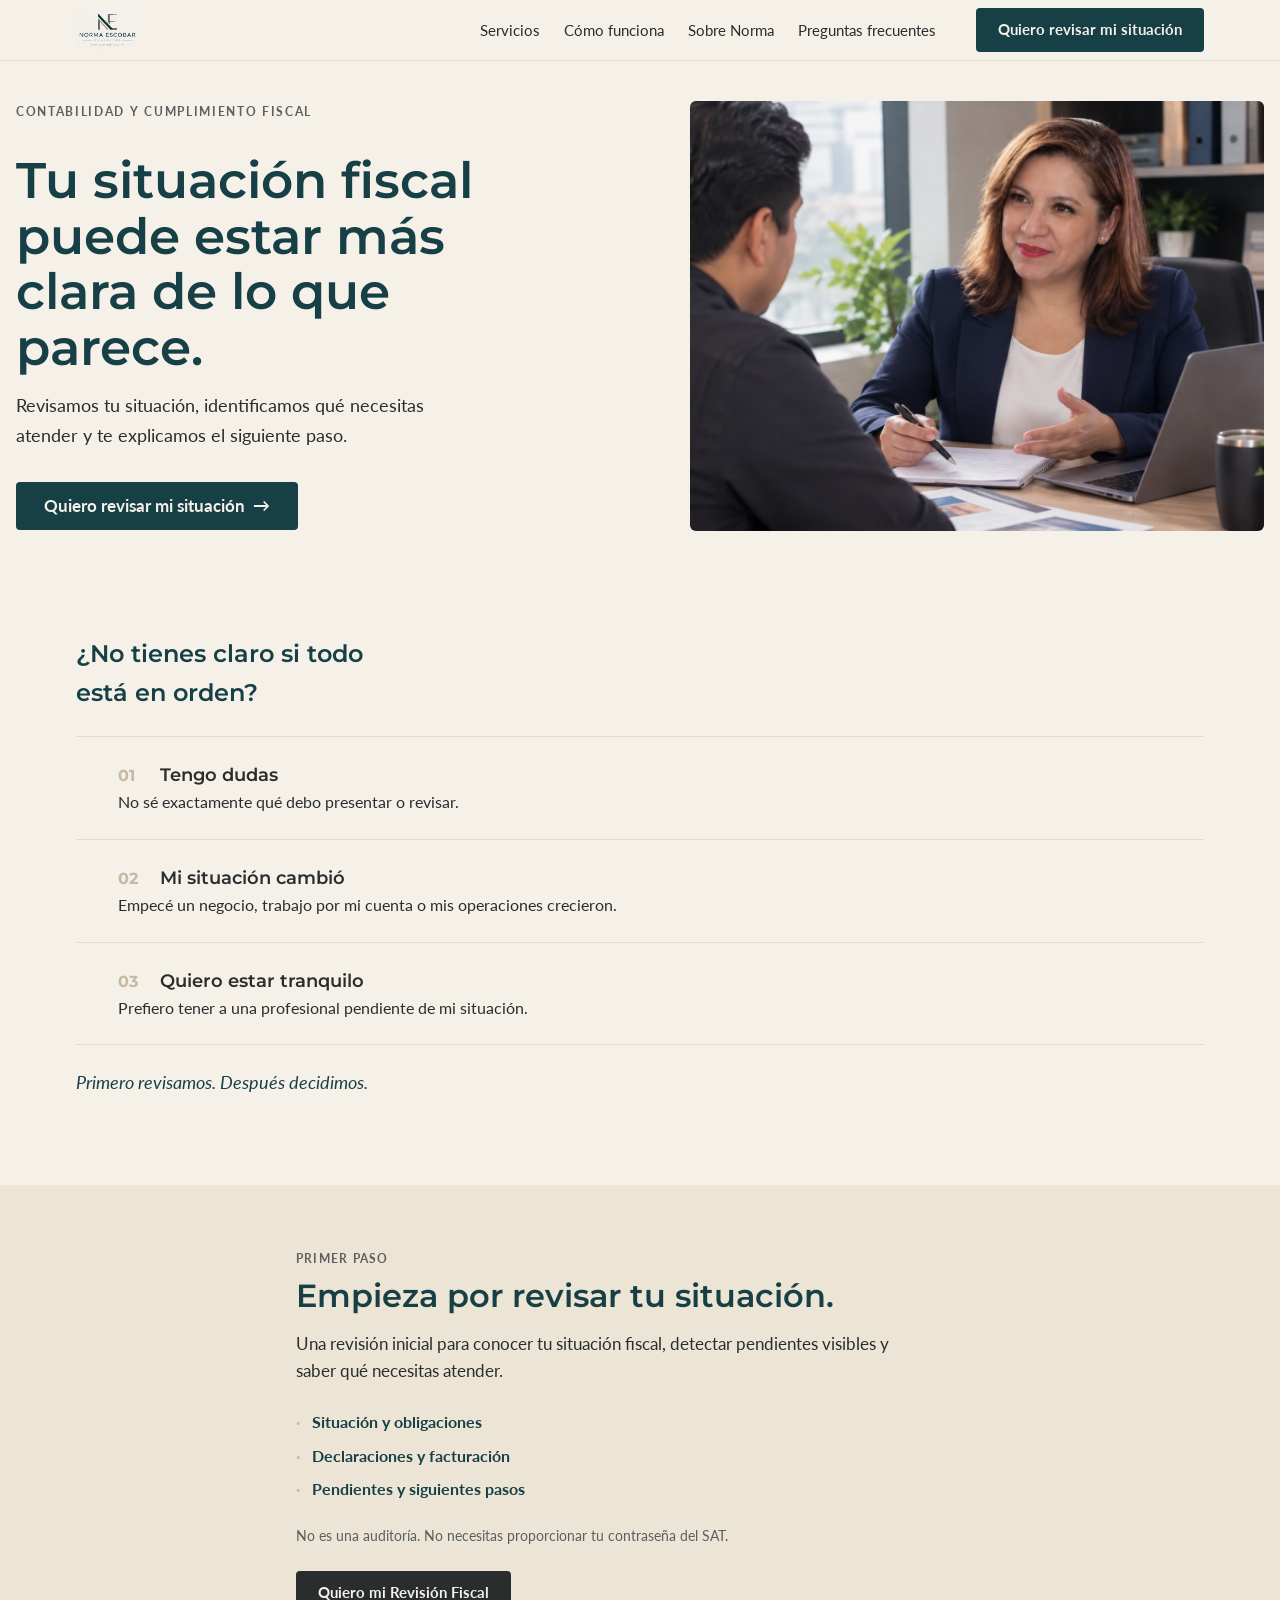
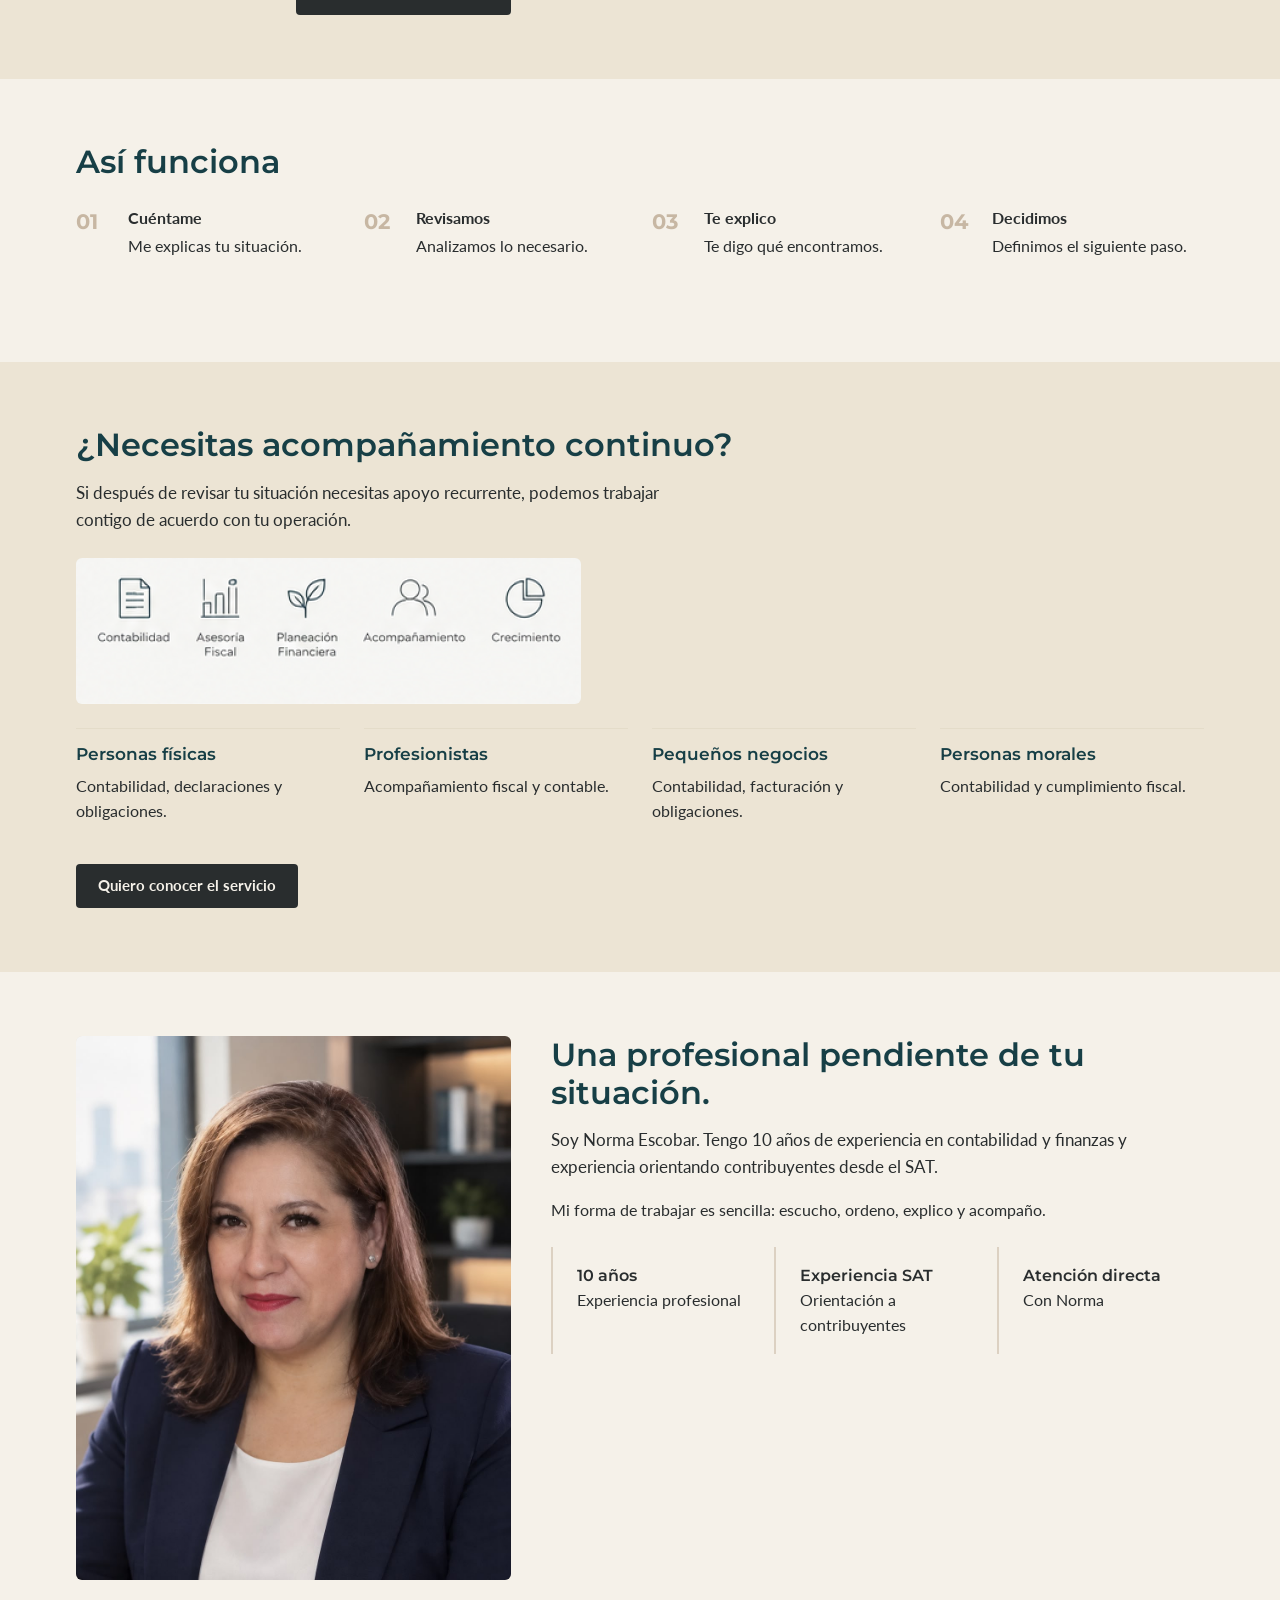
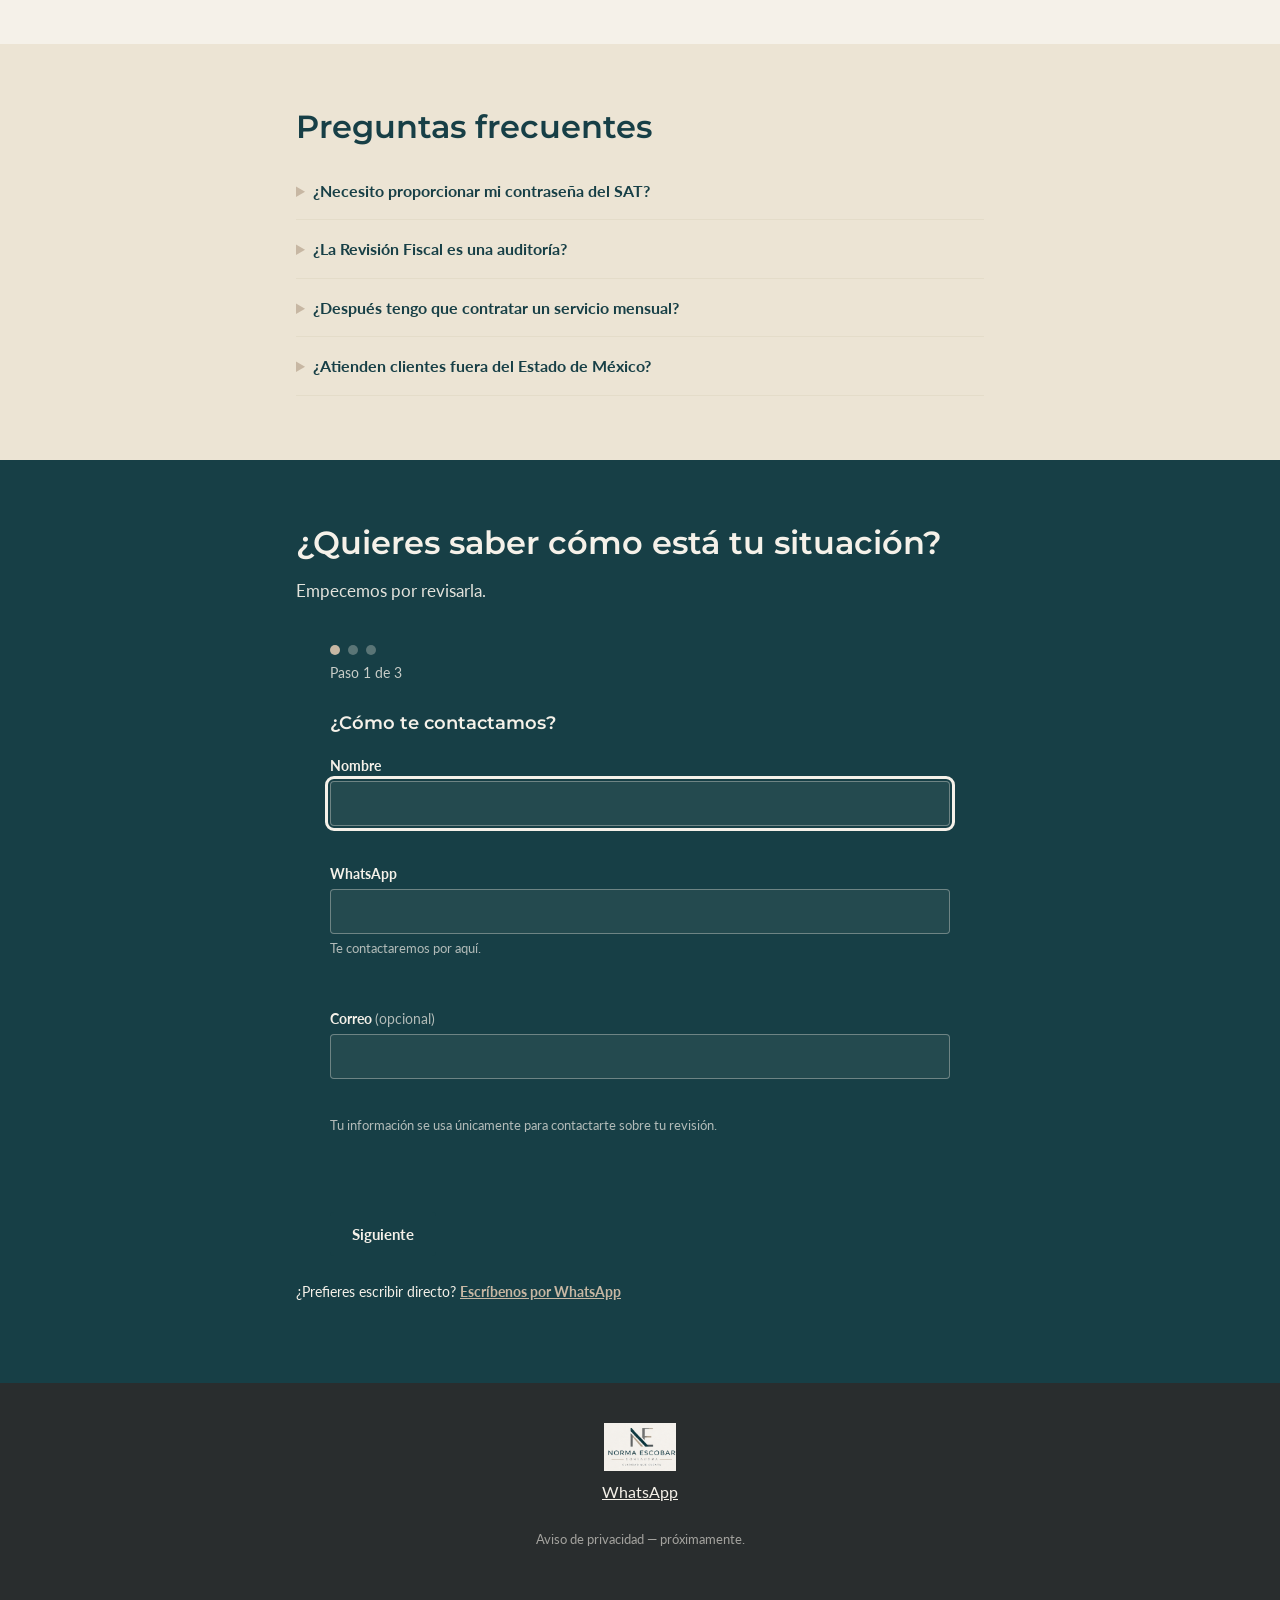
==== index.html @ 5b8ff23d "Initial commit: landing MVP + Apps Script backend Sitio estático de Norma Escobar con formulario de " ====
<!doctype html>
<html lang="es">
<head>
<meta charset="UTF-8">
<meta name="viewport" content="width=device-width, initial-scale=1">
<title>Norma Escobar — Contabilidad y cumplimiento fiscal</title>
<meta name="description" content="Revisamos tu situación, identificamos qué necesitas atender y te explicamos el siguiente paso.">
<meta property="og:title" content="Norma Escobar — Contabilidad y cumplimiento fiscal">
<meta property="og:description" content="Revisamos tu situación, identificamos qué necesitas atender y te explicamos el siguiente paso.">
<meta property="og:image" content="assets/logo.png">
<meta property="og:type" content="website">
<meta property="og:locale" content="es_MX">
<link rel="preconnect" href="https://fonts.googleapis.com">
<link rel="preconnect" href="https://fonts.gstatic.com" crossorigin>
<link rel="stylesheet" href="https://fonts.googleapis.com/css2?family=Montserrat:wght@500;600;700&family=Lato:ital,wght@0,400;0,700;1,400&display=swap">
<link rel="stylesheet" href="css/styles.css">
</head>
<body>
<a class="skip-link" href="#main">Saltar al contenido</a>

<header class="site-header" id="top">
  <div class="container header-inner">
    <a class="logo" href="#top" aria-label="Norma Escobar — Contadora — Inicio">
      <img class="logo-img" src="assets/logo.png" alt="Norma Escobar — Contadora">
    </a>

    <button class="nav-toggle" id="nav-toggle" aria-expanded="false" aria-controls="site-nav">
      <span class="sr-only">Abrir menú</span>
      <span class="nav-toggle-bar"></span>
    </button>

    <nav class="site-nav" id="site-nav" aria-label="Navegación principal">
      <a href="#servicios">Servicios</a>
      <a href="#como-funciona">Cómo funciona</a>
      <a href="#sobre-norma">Sobre Norma</a>
      <a href="#faq">Preguntas frecuentes</a>
    </nav>

    <a class="btn btn--primary btn--header" href="#diagnostico"
       data-cta-location="header" data-cta-type="principal">Quiero revisar mi situación</a>
  </div>
</header>

<main id="main">

  <!-- HERO -->
  <section class="section hero">
    <div class="container container--wide hero-inner">
      <div class="hero-text">
        <p class="hero-eyebrow">Contabilidad y cumplimiento fiscal</p>
        <h1 class="hero-title">Tu situación fiscal puede estar más clara de lo que parece.</h1>
        <p class="hero-text-line">Revisamos tu situación, identificamos qué necesitas atender y te explicamos el siguiente paso.</p>
        <div class="hero-cta-row">
          <a class="btn btn--primary btn--large" href="#diagnostico"
             data-cta-location="hero" data-cta-type="principal">Quiero revisar mi situación <span aria-hidden="true">→</span></a>
        </div>
      </div>
      <div class="hero-visual">
        <div class="hero-visual-frame">
          <img class="hero-photo" src="assets/hero-editorial.png" alt="Norma Escobar revisando una situación fiscal con un cliente">
        </div>
      </div>
    </div>
  </section>

  <!-- PROBLEMA / RECONOCIMIENTO -->
  <section class="section" id="problema">
    <div class="container">
      <p class="situation-intro">¿No tienes claro si todo está en orden?</p>
      <div class="situation-list">
        <div class="situation-item">
          <p class="situation-item-title"><span class="situation-index">01</span> Tengo dudas</p>
          <p>No sé exactamente qué debo presentar o revisar.</p>
        </div>
        <div class="situation-item">
          <p class="situation-item-title"><span class="situation-index">02</span> Mi situación cambió</p>
          <p>Empecé un negocio, trabajo por mi cuenta o mis operaciones crecieron.</p>
        </div>
        <div class="situation-item">
          <p class="situation-item-title"><span class="situation-index">03</span> Quiero estar tranquilo</p>
          <p>Prefiero tener a una profesional pendiente de mi situación.</p>
        </div>
      </div>
      <p class="section-closing">Primero revisamos. Después decidimos.</p>
    </div>
  </section>

  <!-- REVISIÓN FISCAL -->
  <section class="section section--muted" id="revision-fiscal">
    <div class="container container--narrow">
      <p class="eyebrow">Primer paso</p>
      <h2 class="section-title">Empieza por revisar tu situación.</h2>
      <p class="section-lead">Una revisión inicial para conocer tu situación fiscal, detectar pendientes visibles y saber qué necesitas atender.</p>

      <ul class="check-list">
        <li>Situación y obligaciones</li>
        <li>Declaraciones y facturación</li>
        <li>Pendientes y siguientes pasos</li>
      </ul>

      <p class="privacy-note">No es una auditoría. No necesitas proporcionar tu contraseña del SAT.</p>

      <a class="btn btn--secondary" href="#diagnostico" data-cta-location="revision_fiscal" data-cta-type="revision_fiscal">Quiero mi Revisión Fiscal</a>
    </div>
  </section>

  <!-- CÓMO FUNCIONA -->
  <section class="section" id="como-funciona">
    <div class="container">
      <h2 class="section-title">Así funciona</h2>
      <ol class="steps">
        <li class="step">
          <span class="step-number">01</span>
          <div>
            <p class="step-title">Cuéntame</p>
            <p>Me explicas tu situación.</p>
          </div>
        </li>
        <li class="step">
          <span class="step-number">02</span>
          <div>
            <p class="step-title">Revisamos</p>
            <p>Analizamos lo necesario.</p>
          </div>
        </li>
        <li class="step">
          <span class="step-number">03</span>
          <div>
            <p class="step-title">Te explico</p>
            <p>Te digo qué encontramos.</p>
          </div>
        </li>
        <li class="step">
          <span class="step-number">04</span>
          <div>
            <p class="step-title">Decidimos</p>
            <p>Definimos el siguiente paso.</p>
          </div>
        </li>
      </ol>
    </div>
  </section>

  <!-- SERVICIOS -->
  <section class="section section--muted" id="servicios">
    <div class="container">
      <h2 class="section-title">¿Necesitas acompañamiento continuo?</h2>
      <p class="section-lead">Si después de revisar tu situación necesitas apoyo recurrente, podemos trabajar contigo de acuerdo con tu operación.</p>
      <img class="services-icons" src="assets/iconografia.png" alt="Áreas de servicio: contabilidad, asesoría fiscal, planeación financiera, acompañamiento y crecimiento">
      <div class="card-grid card-grid--4">
        <div class="card">
          <h3 class="card-title">Personas físicas</h3>
          <p>Contabilidad, declaraciones y obligaciones.</p>
        </div>
        <div class="card">
          <h3 class="card-title">Profesionistas</h3>
          <p>Acompañamiento fiscal y contable.</p>
        </div>
        <div class="card">
          <h3 class="card-title">Pequeños negocios</h3>
          <p>Contabilidad, facturación y obligaciones.</p>
        </div>
        <div class="card">
          <h3 class="card-title">Personas morales</h3>
          <p>Contabilidad y cumplimiento fiscal.</p>
        </div>
      </div>
      <a class="btn btn--secondary" href="#diagnostico" data-cta-location="servicios" data-cta-type="servicios">Quiero conocer el servicio</a>
    </div>
  </section>

  <!-- CREDIBILIDAD + SOBRE NORMA (sección fusionada) -->
  <section class="section" id="sobre-norma">
    <div class="container about-inner">
      <div class="about-photo-frame">
        <img class="about-photo" src="assets/norma.jpg" alt="Norma Escobar">
      </div>
      <div class="about-text">
        <h2 class="section-title">Una profesional pendiente de tu situación.</h2>
        <p class="section-lead">Soy Norma Escobar. Tengo 10 años de experiencia en contabilidad y finanzas y experiencia orientando contribuyentes desde el SAT.</p>
        <p>Mi forma de trabajar es sencilla: escucho, ordeno, explico y acompaño.</p>

        <div class="fact-list">
          <div class="fact-item">
            <p class="fact-title">10 años</p>
            <p>Experiencia profesional</p>
          </div>
          <div class="fact-item">
            <p class="fact-title">Experiencia SAT</p>
            <p>Orientación a contribuyentes</p>
          </div>
          <div class="fact-item">
            <p class="fact-title">Atención directa</p>
            <p>Con Norma</p>
          </div>
        </div>
      </div>
    </div>
  </section>

  <!-- FAQ -->
  <section class="section section--muted" id="faq">
    <div class="container container--narrow">
      <h2 class="section-title">Preguntas frecuentes</h2>

      <details class="faq-item">
        <summary>¿Necesito proporcionar mi contraseña del SAT?</summary>
        <p>No. La Revisión Fiscal no requiere contraseñas ni accesos al SAT.</p>
      </details>
      <details class="faq-item">
        <summary>¿La Revisión Fiscal es una auditoría?</summary>
        <p>No. Es una revisión inicial de tu situación, no una auditoría.</p>
      </details>
      <details class="faq-item">
        <summary>¿Después tengo que contratar un servicio mensual?</summary>
        <p>No. Cualquier trabajo posterior se cotiza aparte, sin obligación.</p>
      </details>
      <details class="faq-item">
        <summary>¿Atienden clientes fuera del Estado de México?</summary>
        <p>Sí. La atención es remota en todo México.</p>
      </details>
    </div>
  </section>

  <!-- CTA FINAL + DIAGNÓSTICO (sección unificada, ver README: decisión técnica) -->
  <section class="section section--dark" id="diagnostico" aria-labelledby="diagnostico-title">
    <div class="container container--narrow">
      <h2 class="section-title section-title--inverted" id="diagnostico-title">¿Quieres saber cómo está tu situación?</h2>
      <p class="section-lead section-lead--inverted">Empecemos por revisarla.</p>

      <form id="diagnostico-form" class="diagnostico-form" novalidate>

        <div class="form-progress" aria-hidden="true">
          <span class="progress-dot is-active" data-step-indicator="1"></span>
          <span class="progress-dot" data-step-indicator="2"></span>
          <span class="progress-dot" data-step-indicator="3"></span>
        </div>
        <p class="form-progress-text" id="progress-text">Paso 1 de 3</p>

        <div class="form-step" data-step="1">
          <fieldset>
            <legend>¿Cómo te contactamos?</legend>

            <div class="field">
              <label for="nombre">Nombre</label>
              <input type="text" id="nombre" name="nombre" required maxlength="80" aria-describedby="error-nombre">
              <p class="field-error" id="error-nombre" aria-live="polite"></p>
            </div>

            <div class="field">
              <label for="whatsapp">WhatsApp</label>
              <input type="tel" id="whatsapp" name="whatsapp" required inputmode="tel" autocomplete="tel" aria-describedby="help-whatsapp error-whatsapp">
              <p class="field-help" id="help-whatsapp">Te contactaremos por aquí.</p>
              <p class="field-error" id="error-whatsapp" aria-live="polite"></p>
            </div>

            <div class="field">
              <label for="correo">Correo <span class="field-optional">(opcional)</span></label>
              <input type="email" id="correo" name="correo" inputmode="email" autocomplete="email" aria-describedby="error-correo">
              <p class="field-error" id="error-correo" aria-live="polite"></p>
            </div>

            <p class="field-privacy">Tu información se usa únicamente para contactarte sobre tu revisión.</p>
          </fieldset>
        </div>

        <div class="form-step" data-step="2" hidden>
          <fieldset>
            <legend>¿Qué describe mejor tu situación?</legend>

            <div class="radio-group">
              <label class="radio-option"><input type="radio" name="situacion" value="PF" required> Soy persona física</label>
              <label class="radio-option"><input type="radio" name="situacion" value="PROFESIONISTA"> Soy profesionista / trabajo por mi cuenta</label>
              <label class="radio-option"><input type="radio" name="situacion" value="NEGOCIO"> Tengo un negocio</label>
              <label class="radio-option"><input type="radio" name="situacion" value="MORAL"> Tengo una persona moral</label>
              <label class="radio-option"><input type="radio" name="situacion" value="NO_SEGURO"> No estoy seguro</label>
            </div>
            <p class="field-error" id="error-situacion" aria-live="polite"></p>
          </fieldset>
        </div>

        <div class="form-step" data-step="3" hidden>
          <fieldset>
            <legend>¿Qué necesitas?</legend>

            <div class="radio-group">
              <label class="radio-option"><input type="radio" name="motivo" value="REVISAR" required> Quiero revisar mi situación fiscal</label>
              <label class="radio-option"><input type="radio" name="motivo" value="CONTABILIDAD"> Necesito llevar mi contabilidad</label>
              <label class="radio-option"><input type="radio" name="motivo" value="PENDIENTE"> Tengo una situación pendiente</label>
              <label class="radio-option"><input type="radio" name="motivo" value="FACTURACION"> Necesito ayuda con facturación</label>
              <label class="radio-option"><input type="radio" name="motivo" value="HABLAR"> Quiero hablar con Norma</label>
              <label class="radio-option"><input type="radio" name="motivo" value="OTRO"> Otro</label>
            </div>
            <p class="field-error" id="error-motivo" aria-live="polite"></p>

            <div class="field">
              <label for="detalle">Cuéntame brevemente qué necesitas <span class="field-optional">(opcional)</span></label>
              <textarea id="detalle" name="detalle" maxlength="280"></textarea>
            </div>
          </fieldset>
        </div>

        <p class="form-status" id="form-status" role="status" aria-live="polite"></p>

        <div class="form-actions">
          <button type="button" class="btn btn--ghost" id="btn-atras" hidden>Atrás</button>
          <button type="button" class="btn btn--primary" id="btn-siguiente">Siguiente</button>
          <button type="submit" class="btn btn--primary" id="btn-enviar" hidden>Quiero revisar mi situación</button>
        </div>
      </form>

      <p class="form-alt-contact form-alt-contact--inverted">
        ¿Prefieres escribir directo?
        <a href="#" id="whatsapp-form-link" data-cta-location="formulario" data-whatsapp-link>Escríbenos por WhatsApp</a>
      </p>
    </div>
  </section>

</main>

<footer class="site-footer">
  <div class="container footer-inner">
    <div class="footer-brand">
      <img class="logo-img logo-img--footer" src="assets/logo.png" alt="Norma Escobar — Contadora">
    </div>
    <p class="footer-contact">
      <a href="#" id="whatsapp-footer-link" data-cta-location="footer" data-whatsapp-link>WhatsApp</a>
    </p>
    <p class="footer-legal">Aviso de privacidad — próximamente.</p>
  </div>
</footer>

<script src="js/config.js"></script>
<script src="js/analytics.js"></script>
<script src="js/form.js"></script>
<script src="js/main.js"></script>
</body>
</html>
---- css/styles.css ----
/* ==========================================================================
   Norma Escobar — estilos de la landing
   Dirección visual: Brandbook aprobado — "Claridad que cuenta"
   Tipografías: Montserrat (títulos) + Lato (lectura/cuerpo/UI)
   Paleta: Petrol / Graphite / Sand / Ivory / White
   ========================================================================== */

:root {
  --color-petrol: #173F46;
  --color-petrol-dark: #0F2B30;
  --color-graphite: #292D2E;
  --color-graphite-dark: #1B1D1E;
  --color-sand: #C7B7A3;
  --color-sand-line: rgba(199, 183, 163, .55);
  --color-ivory: #F5F1E9;
  --color-ivory-soft: #ECE4D4;
  --color-white: #FFFFFF;
  --color-texto-muted: #5B5F5E;
  --color-borde: #E4DCC9;
  --color-error: #B3261E;

  --font-titulo: "Montserrat", "Helvetica Neue", Arial, sans-serif;
  --font-cuerpo: "Lato", -apple-system, BlinkMacSystemFont, sans-serif;

  --container-width: 1160px;
  --container-wide: 1320px;
  --container-narrow: 720px;

  --radius: 4px;
  --space-1: 8px;
  --space-2: 16px;
  --space-3: 24px;
  --space-4: 40px;
  --space-5: 64px;
  --space-6: 96px;
}

/* ---------- Reset básico ---------- */
*, *::before, *::after { box-sizing: border-box; }
html { scroll-behavior: smooth; }

/* El atributo [hidden] debe ganar siempre, incluso sobre reglas de
   componente (ej. .btn) que declaran su propio "display". */
[hidden] { display: none !important; }
body {
  margin: 0;
  background: var(--color-ivory);
  color: var(--color-graphite);
  font-family: var(--font-cuerpo);
  font-size: 16px;
  line-height: 1.6;
  -webkit-font-smoothing: antialiased;
}
img, svg { max-width: 100%; display: block; }
ul, ol { margin: 0; padding: 0; list-style: none; }
p { margin: 0 0 var(--space-2); }
a { color: inherit; }
button { font-family: inherit; }

h1, h2, h3 {
  font-family: var(--font-titulo);
  font-weight: 600;
  color: var(--color-petrol);
  margin: 0 0 var(--space-2);
  line-height: 1.18;
}

.sr-only {
  position: absolute;
  width: 1px; height: 1px;
  padding: 0; margin: -1px;
  overflow: hidden;
  clip: rect(0,0,0,0);
  white-space: nowrap;
  border: 0;
}

.skip-link {
  position: absolute;
  left: -9999px;
  top: 0;
  background: var(--color-petrol);
  color: var(--color-ivory);
  padding: var(--space-1) var(--space-2);
  z-index: 1000;
}
.skip-link:focus {
  left: var(--space-2);
  top: var(--space-2);
}

:focus-visible {
  outline: 3px solid var(--color-petrol);
  outline-offset: 2px;
}
.section--dark :focus-visible {
  outline-color: var(--color-ivory);
}

/* ---------- Layout ---------- */
.container {
  width: 100%;
  max-width: var(--container-width);
  margin: 0 auto;
  padding: 0 var(--space-2);
}
.container--narrow { max-width: var(--container-narrow); }
.container--wide { max-width: var(--container-wide); }

.section {
  padding: var(--space-5) 0;
}
.section--muted { background: var(--color-ivory-soft); }
.section--dark {
  background: var(--color-petrol);
  color: var(--color-ivory);
}
.section-title {
  font-size: 1.75rem;
}
.section-title--inverted { color: var(--color-ivory); }
.section-lead {
  font-size: 1.05rem;
  color: var(--color-graphite);
  max-width: 620px;
}
.section-lead--inverted { color: var(--color-ivory); opacity: .92; }
.section-closing {
  font-family: var(--font-cuerpo);
  font-style: italic;
  color: var(--color-petrol);
  font-size: 1.1rem;
  margin: var(--space-3) 0;
}
.eyebrow {
  font-family: var(--font-cuerpo);
  font-size: .78rem;
  font-weight: 700;
  letter-spacing: .1em;
  text-transform: uppercase;
  color: var(--color-texto-muted);
  margin-bottom: var(--space-1);
}
/* ---------- Header ---------- */
.site-header {
  position: sticky;
  top: 0;
  z-index: 100;
  background: rgba(245, 241, 233, .95);
  backdrop-filter: blur(6px);
  border-bottom: 1px solid var(--color-borde);
}
.header-inner {
  display: flex;
  align-items: center;
  gap: var(--space-3);
  padding-top: var(--space-1);
  padding-bottom: var(--space-1);
}
.logo {
  display: flex;
  align-items: center;
  text-decoration: none;
}
/* Logo real aprobado (assets/logo.png) — no se recorta ni se altera,
   solo se limita su altura visible; el ancho escala proporcionalmente. */
.logo-img {
  height: 40px;
  width: auto;
}
.logo-img--footer { height: 48px; }

.site-nav {
  display: none;
  gap: var(--space-3);
  margin-left: auto;
  font-size: .95rem;
}
.site-nav a { text-decoration: none; color: var(--color-graphite); }
.site-nav a:hover { color: var(--color-petrol); }

.nav-toggle {
  margin-left: auto;
  background: none;
  border: none;
  padding: var(--space-1);
  cursor: pointer;
}
.nav-toggle-bar,
.nav-toggle-bar::before,
.nav-toggle-bar::after {
  display: block;
  width: 22px;
  height: 2px;
  background: var(--color-petrol);
  position: relative;
}
.nav-toggle-bar::before { content: ""; position: absolute; top: -6px; width: 22px; height: 2px; background: var(--color-petrol); }
.nav-toggle-bar::after { content: ""; position: absolute; top: 6px; width: 22px; height: 2px; background: var(--color-petrol); }

.btn--header { margin-left: var(--space-2); }

/* ---------- Botones ---------- */
.btn {
  display: inline-block;
  font-family: var(--font-cuerpo);
  font-weight: 700;
  font-size: .95rem;
  text-decoration: none;
  border: none;
  border-radius: var(--radius);
  padding: 12px 22px;
  cursor: pointer;
  min-height: 44px;
  line-height: 1.2;
}
.btn--primary {
  background: var(--color-petrol);
  color: var(--color-ivory);
}
.btn--primary:hover { background: var(--color-petrol-dark); }
.btn--secondary {
  background: var(--color-graphite);
  color: var(--color-ivory);
}
.btn--secondary:hover { background: var(--color-graphite-dark); }
.btn--ghost {
  background: transparent;
  color: var(--color-petrol);
  border: 1px solid var(--color-borde);
}
.btn--large { font-size: 1.05rem; padding: 14px 28px; }
.btn:disabled { opacity: .6; cursor: not-allowed; }

/* ---------- Hero ---------- */
.hero {
  padding-top: var(--space-4);
  padding-bottom: var(--space-4);
  overflow: hidden;
}
.hero-inner {
  display: grid;
  gap: var(--space-4);
  align-items: center;
}
.hero-text {
  display: flex;
  flex-direction: column;
  gap: var(--space-2);
  position: relative;
}
.hero-eyebrow {
  font-family: var(--font-cuerpo);
  font-size: .75rem;
  font-weight: 700;
  letter-spacing: .14em;
  text-transform: uppercase;
  color: var(--color-texto-muted);
}
.hero-title {
  font-size: 2rem;
  line-height: 1.12;
  max-width: 16ch;
  margin-bottom: 0;
}
.hero-text-line {
  font-size: 1.05rem;
  color: var(--color-graphite);
  max-width: 44ch;
  margin: 0;
}
.hero-cta-row { margin-top: var(--space-2); }
.hero-cta-row .btn { display: inline-flex; align-items: center; gap: 8px; }

.hero-text::before {
  content: "";
  position: absolute;
  left: -24px;
  top: 6px;
  bottom: 24px;
  width: 2px;
  background: var(--color-sand);
}

.hero-visual-frame {
  position: relative;
  aspect-ratio: 4 / 3;
  border-radius: 6px;
  overflow: hidden;
  background: var(--color-ivory-soft);
}
.hero-photo {
  width: 100%;
  height: 100%;
  object-fit: cover;
  object-position: center 30%;
  display: block;
}

/* ---------- Iconografía de servicios (Brandbook, sin modificar) ---------- */
.services-icons {
  /* 505px = ancho nativo del PNG recortado; no agrandar más allá de eso
     para no perder definición (evitar upscaling). */
  max-width: 505px;
  width: 100%;
  margin: var(--space-3) 0;
  border-radius: 6px;
}

/* ---------- Tarjetas (uso reservado a bloques con título + descripción) ---------- */
.card-grid {
  display: grid;
  gap: var(--space-3);
  margin: var(--space-3) 0;
}
.card-grid--4 { grid-template-columns: repeat(1, 1fr); }
.card-grid--3 { grid-template-columns: repeat(1, 1fr); }

.card {
  padding-top: var(--space-2);
  border-top: 1px solid var(--color-borde);
}
.card-title { font-size: 1.05rem; margin-bottom: var(--space-1); }

/* ---------- Sección "Problema" — lista editorial, no tarjetas ---------- */
.situation-intro {
  font-family: var(--font-titulo);
  font-weight: 600;
  font-size: 1.5rem;
  color: var(--color-petrol);
  max-width: 20ch;
  margin-bottom: var(--space-3);
}
.situation-list { display: block; }
.situation-item {
  padding: var(--space-3) 0;
  border-bottom: 1px solid var(--color-borde);
  margin: 0;
}
.situation-item:first-child { border-top: 1px solid var(--color-borde); }
.situation-item-title {
  display: flex;
  align-items: baseline;
  gap: var(--space-2);
  font-family: var(--font-titulo);
  font-weight: 600;
  font-size: 1.1rem;
  color: var(--color-petrol);
  margin: 0 0 4px;
}
.situation-index {
  font-family: var(--font-titulo);
  font-weight: 700;
  color: var(--color-sand);
  font-size: 1rem;
  min-width: 26px;
}
.situation-item p {
  margin: 0;
  padding-left: 42px;
  color: var(--color-graphite);
}
/* ---------- Sección "Diferenciadores" — lista tipográfica, no cajas ---------- */
.fact-list { display: grid; gap: var(--space-2); margin: var(--space-3) 0; }
.fact-item {
  padding: var(--space-2) 0 var(--space-2) var(--space-3);
  border-left: 2px solid var(--color-sand-line);
  margin: 0;
}
.fact-title {
  font-family: var(--font-titulo);
  font-weight: 600;
  font-size: 1.02rem;
  color: var(--color-petrol);
  margin: 0 0 4px;
}
.fact-item p { margin: 0; font-size: .98rem; color: var(--color-graphite); }

/* ---------- Pasos "Cómo funciona" ---------- */
.steps {
  display: grid;
  gap: var(--space-3);
  margin: var(--space-3) 0;
}
.step {
  display: flex;
  align-items: flex-start;
  gap: var(--space-2);
}
.step-number {
  font-family: var(--font-titulo);
  font-weight: 700;
  font-size: 1.3rem;
  color: var(--color-sand);
  min-width: 36px;
}
.step-title { font-weight: 700; margin: 0 0 2px; }

/* ---------- Revisión Fiscal ---------- */
.check-list {
  display: grid;
  gap: var(--space-1);
  margin: var(--space-3) 0;
}
.check-list li {
  padding-left: var(--space-2);
  position: relative;
  font-weight: 700;
  color: var(--color-petrol);
}
.check-list li::before { content: "·"; position: absolute; left: 0; color: var(--color-sand); }

.privacy-note {
  font-size: .85rem;
  color: var(--color-texto-muted);
  margin-bottom: var(--space-3);
}

/* ---------- Sobre Norma ---------- */
.about-inner {
  display: grid;
  gap: var(--space-4);
  align-items: start;
}
.about-photo-frame {
  aspect-ratio: 4 / 5;
  border-radius: 6px;
  overflow: hidden;
  background: var(--color-ivory-soft);
}
.about-photo {
  width: 100%;
  height: 100%;
  object-fit: cover;
  object-position: top center;
}
.about-text .section-title { margin-bottom: var(--space-2); }

/* ---------- FAQ ---------- */
.faq-item {
  border-bottom: 1px solid var(--color-borde);
  padding: var(--space-2) 0;
}
.faq-item summary {
  font-weight: 700;
  cursor: pointer;
  color: var(--color-petrol);
  font-size: 1rem;
}
.faq-item summary::marker { color: var(--color-sand); }
.faq-item p { margin-top: var(--space-1); color: var(--color-graphite); }

/* ---------- Diagnóstico ---------- */
.diagnostico-form { margin-top: var(--space-4); }

.form-progress {
  display: flex;
  gap: var(--space-1);
  margin-bottom: var(--space-1);
}
.progress-dot {
  width: 10px; height: 10px;
  border-radius: 50%;
  background: rgba(245,241,233,.3);
}
.progress-dot.is-active { background: var(--color-sand); }
.form-progress-text {
  font-size: .85rem;
  color: var(--color-ivory);
  opacity: .8;
  margin-bottom: var(--space-3);
}

fieldset { border: none; padding: 0; margin: 0 0 var(--space-3); }
legend {
  font-family: var(--font-titulo);
  font-weight: 600;
  font-size: 1.15rem;
  color: var(--color-ivory);
  padding: 0;
  margin-bottom: var(--space-2);
}

.field { margin-bottom: var(--space-2); }
.field label {
  display: block;
  font-size: .9rem;
  font-weight: 700;
  color: var(--color-ivory);
  margin-bottom: 4px;
}
.field-optional { font-weight: 400; opacity: .7; }
.field input,
.field textarea {
  width: 100%;
  padding: 12px 14px;
  border: 1px solid rgba(245,241,233,.35);
  border-radius: var(--radius);
  background: rgba(245,241,233,.06);
  color: var(--color-ivory);
  font-family: var(--font-cuerpo);
  font-size: 1rem;
  min-height: 44px;
}
.field textarea { min-height: 72px; resize: vertical; }
.field input::placeholder,
.field textarea::placeholder { color: rgba(245,241,233,.5); }
.field-help { font-size: .8rem; color: rgba(245,241,233,.7); margin-top: 4px; }
.field-error {
  font-size: .85rem;
  color: #E7B7A0;
  margin-top: 4px;
  min-height: 1.2em;
}
.field-privacy {
  font-size: .8rem;
  color: rgba(245,241,233,.7);
  margin-top: var(--space-1);
}

.radio-group { display: grid; gap: var(--space-1); margin-bottom: var(--space-1); }
.radio-option {
  display: flex;
  align-items: flex-start;
  gap: var(--space-1);
  font-size: .95rem;
  color: var(--color-ivory);
  cursor: pointer;
}
.radio-option input { margin-top: 4px; width: 18px; height: 18px; flex-shrink: 0; accent-color: var(--color-sand); }

.form-status {
  min-height: 1.4em;
  color: #E7B7A0;
  font-size: .9rem;
}

.form-actions {
  display: flex;
  flex-wrap: wrap;
  gap: var(--space-2);
  margin-top: var(--space-2);
}

.form-alt-contact { margin-top: var(--space-3); font-size: .9rem; }
.form-alt-contact a { color: var(--color-sand); font-weight: 700; }
.form-alt-contact--inverted { color: var(--color-ivory); }
.form-alt-contact--inverted a { color: var(--color-sand); }

/* ---------- Página de gracias ---------- */
.section--gracias { padding-top: var(--space-6); text-align: center; }
.gracias-content { display: flex; flex-direction: column; align-items: center; }
.gracias-links { margin-top: var(--space-3); font-size: .9rem; }
.gracias-links a { color: var(--color-petrol); text-decoration: underline; }

/* ---------- Footer ---------- */
.site-footer {
  background: var(--color-graphite);
  color: var(--color-ivory);
  padding: var(--space-4) 0;
}
.footer-inner { display: flex; flex-direction: column; gap: var(--space-1); align-items: center; text-align: center; }
.footer-brand { display: flex; align-items: center; gap: var(--space-1); }
.footer-contact a { color: var(--color-ivory); text-decoration: underline; }
.footer-legal { font-size: .8rem; opacity: .6; }

/* ==========================================================================
   Responsive — mobile-first (base ~375px), 768px, 1024px, 1280px
   ========================================================================== */

@media (min-width: 768px) {
  .site-nav { display: flex; gap: var(--space-2); font-size: .88rem; white-space: nowrap; }
  .nav-toggle { display: none; }

  .hero-title { font-size: 2.5rem; }
  .situation-list { columns: 1; }

  .card-grid--4 { grid-template-columns: repeat(2, 1fr); }
  .card-grid--3 { grid-template-columns: repeat(3, 1fr); }
  .fact-list { grid-template-columns: repeat(3, 1fr); }

  .steps { grid-template-columns: repeat(2, 1fr); }

  .about-inner { grid-template-columns: 0.8fr 1.2fr; }

  .diagnostico-form { max-width: 620px; margin-left: auto; margin-right: auto; }
}

@media (min-width: 1024px) {
  .hero-inner { grid-template-columns: 1.05fr 0.95fr; }
  .hero-text { padding-right: var(--space-4); }

  .steps { grid-template-columns: repeat(4, 1fr); }
}

@media (min-width: 1024px) {
  .site-nav { font-size: .95rem; gap: var(--space-3); }
}

@media (min-width: 1280px) {
  .card-grid--4 { grid-template-columns: repeat(4, 1fr); }

  .hero-title { font-size: 3.1rem; }
  .hero-text-line { font-size: 1.15rem; }
  .section-title { font-size: 2rem; }
}

/* Menú mobile abierto */
@media (max-width: 767px) {
  .site-nav {
    display: none;
    position: absolute;
    top: 100%;
    left: 0;
    right: 0;
    background: var(--color-ivory);
    border-bottom: 1px solid var(--color-borde);
    padding: var(--space-2);
    flex-direction: column;
    gap: var(--space-2);
  }
  .site-nav.is-open { display: flex; }
  .header-inner { position: relative; }
}
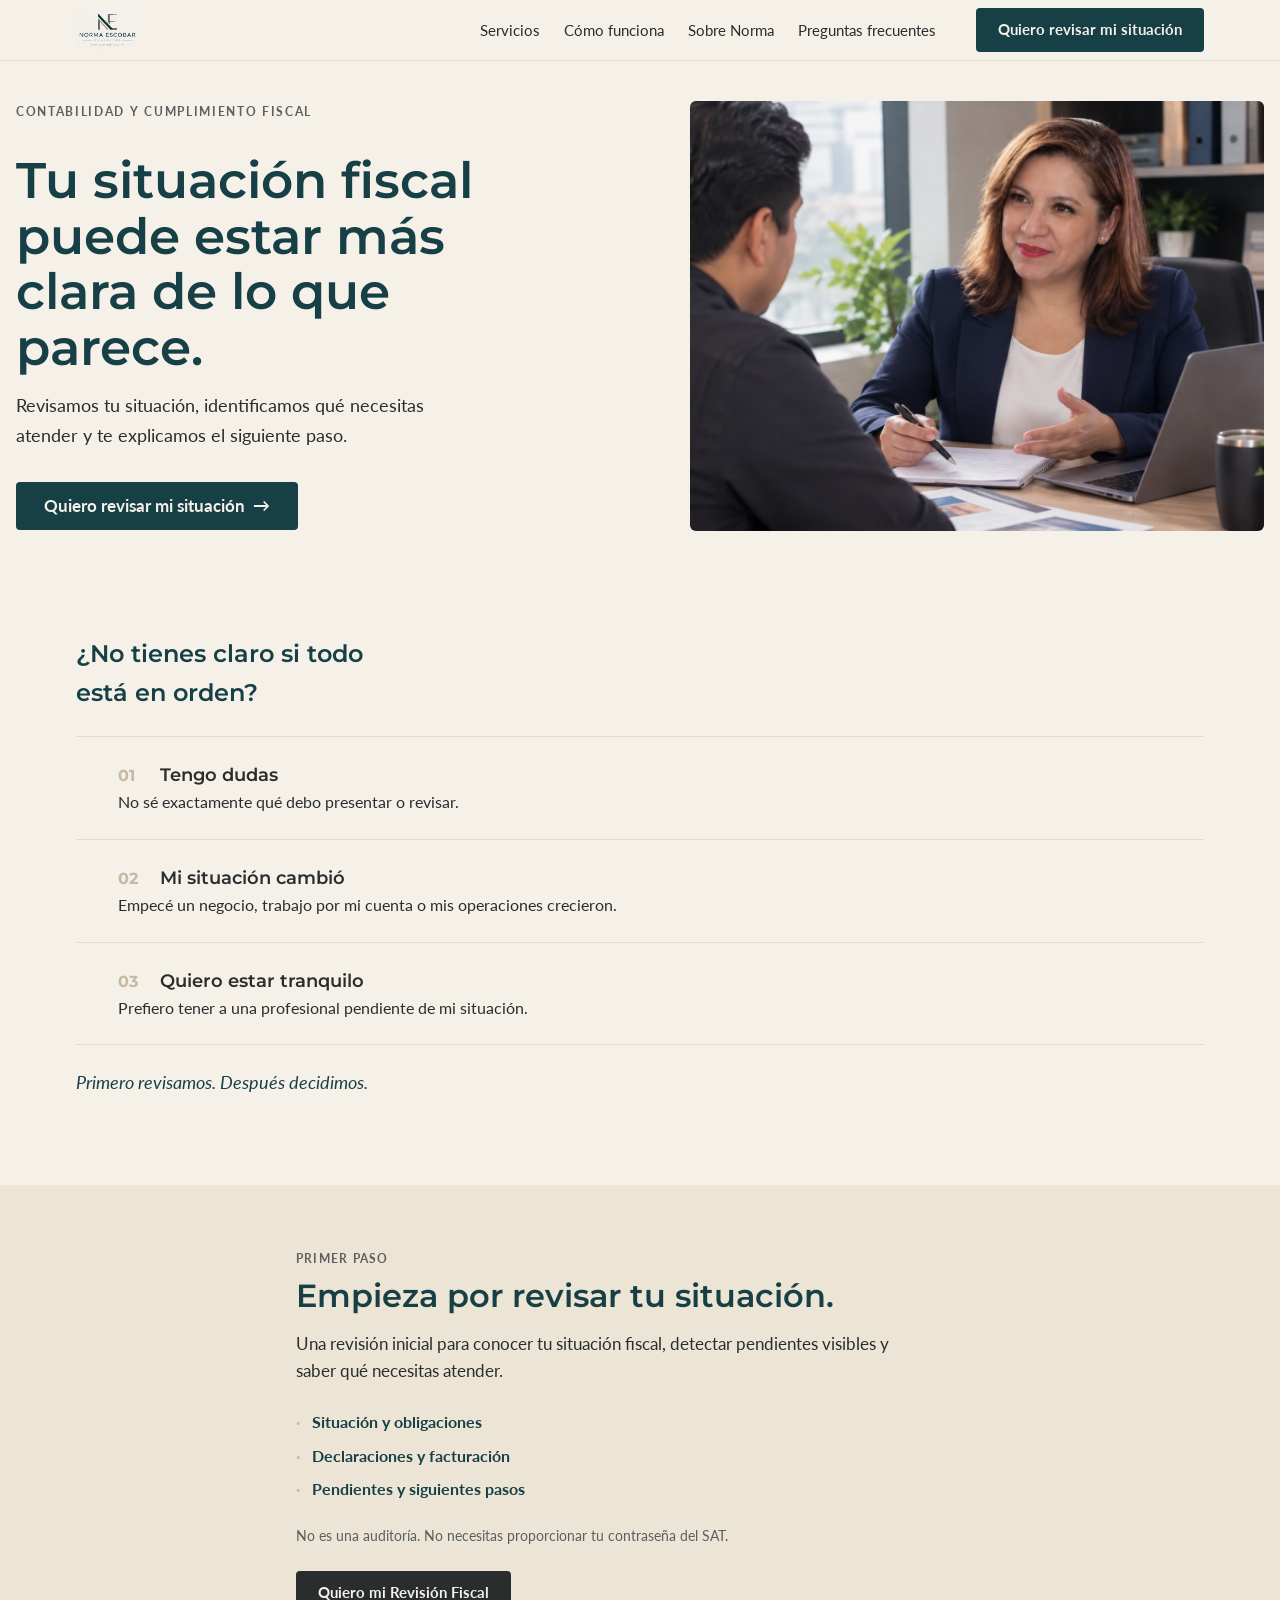
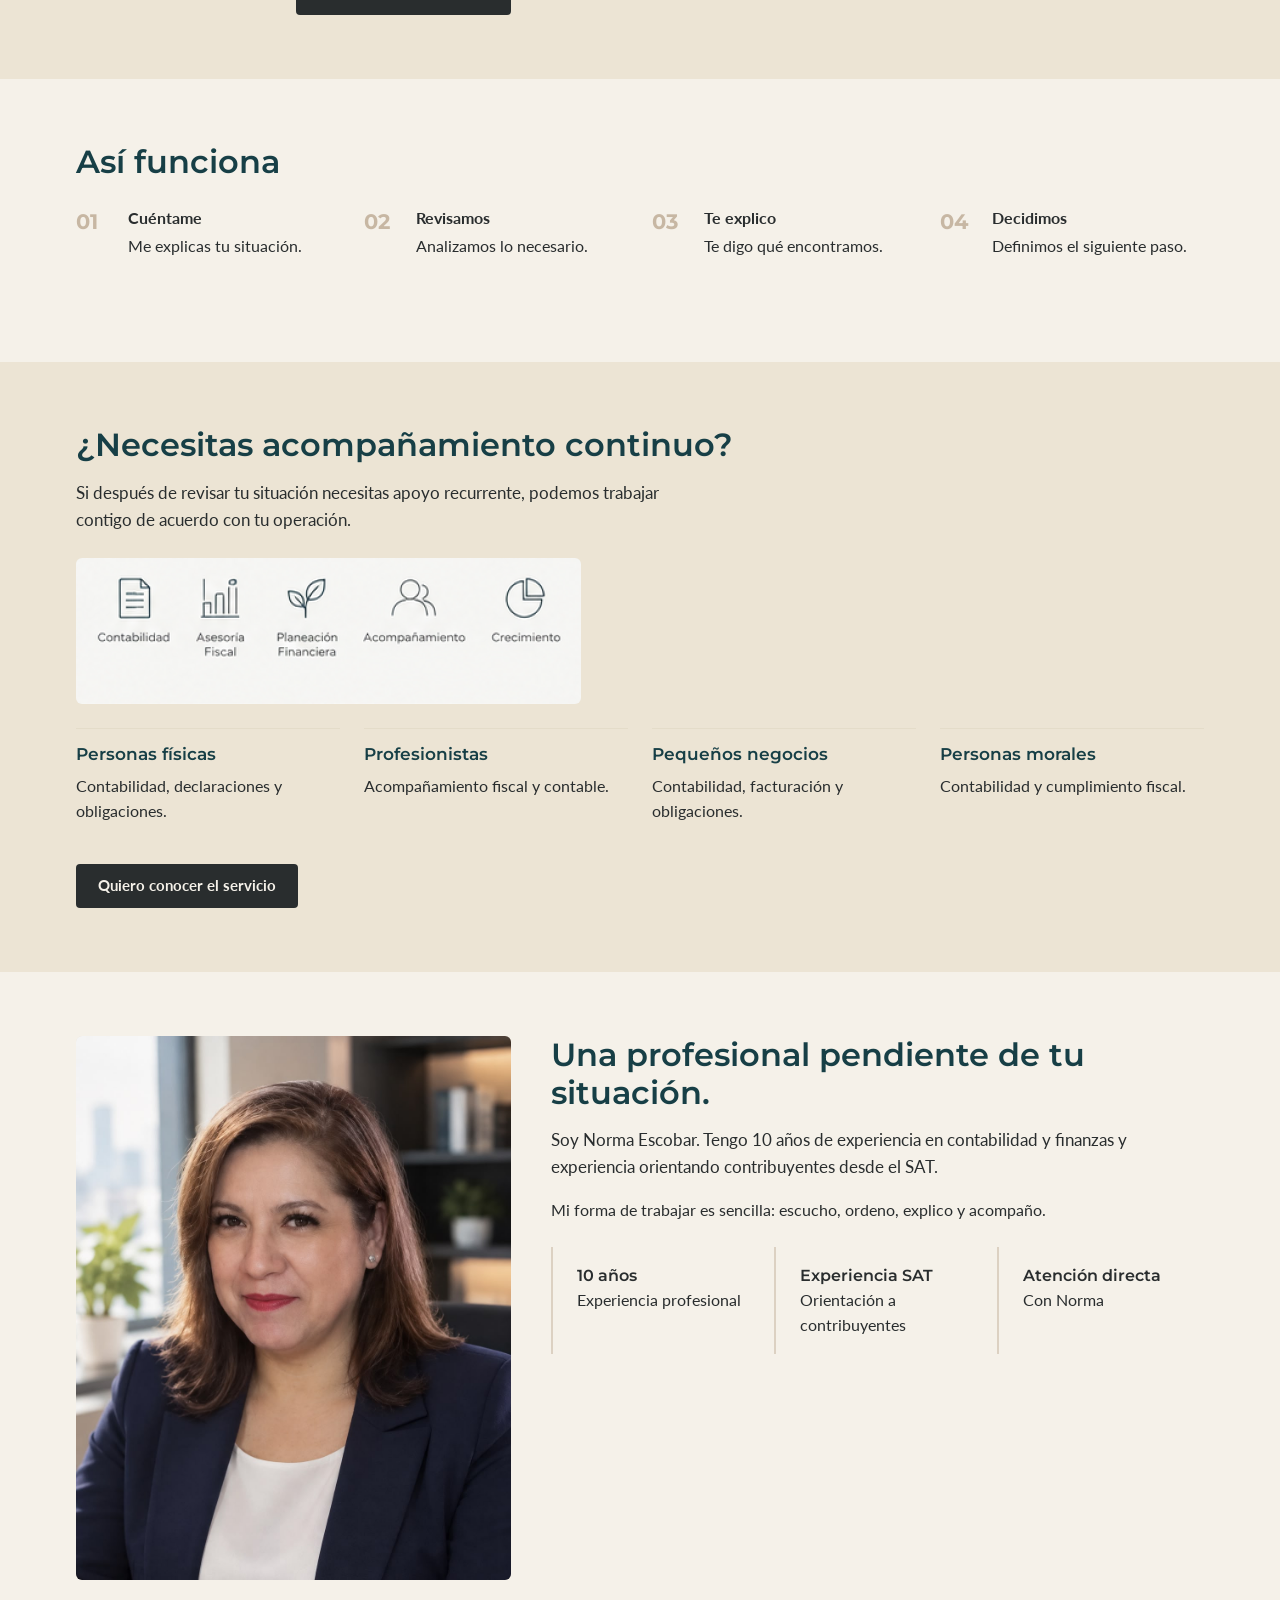
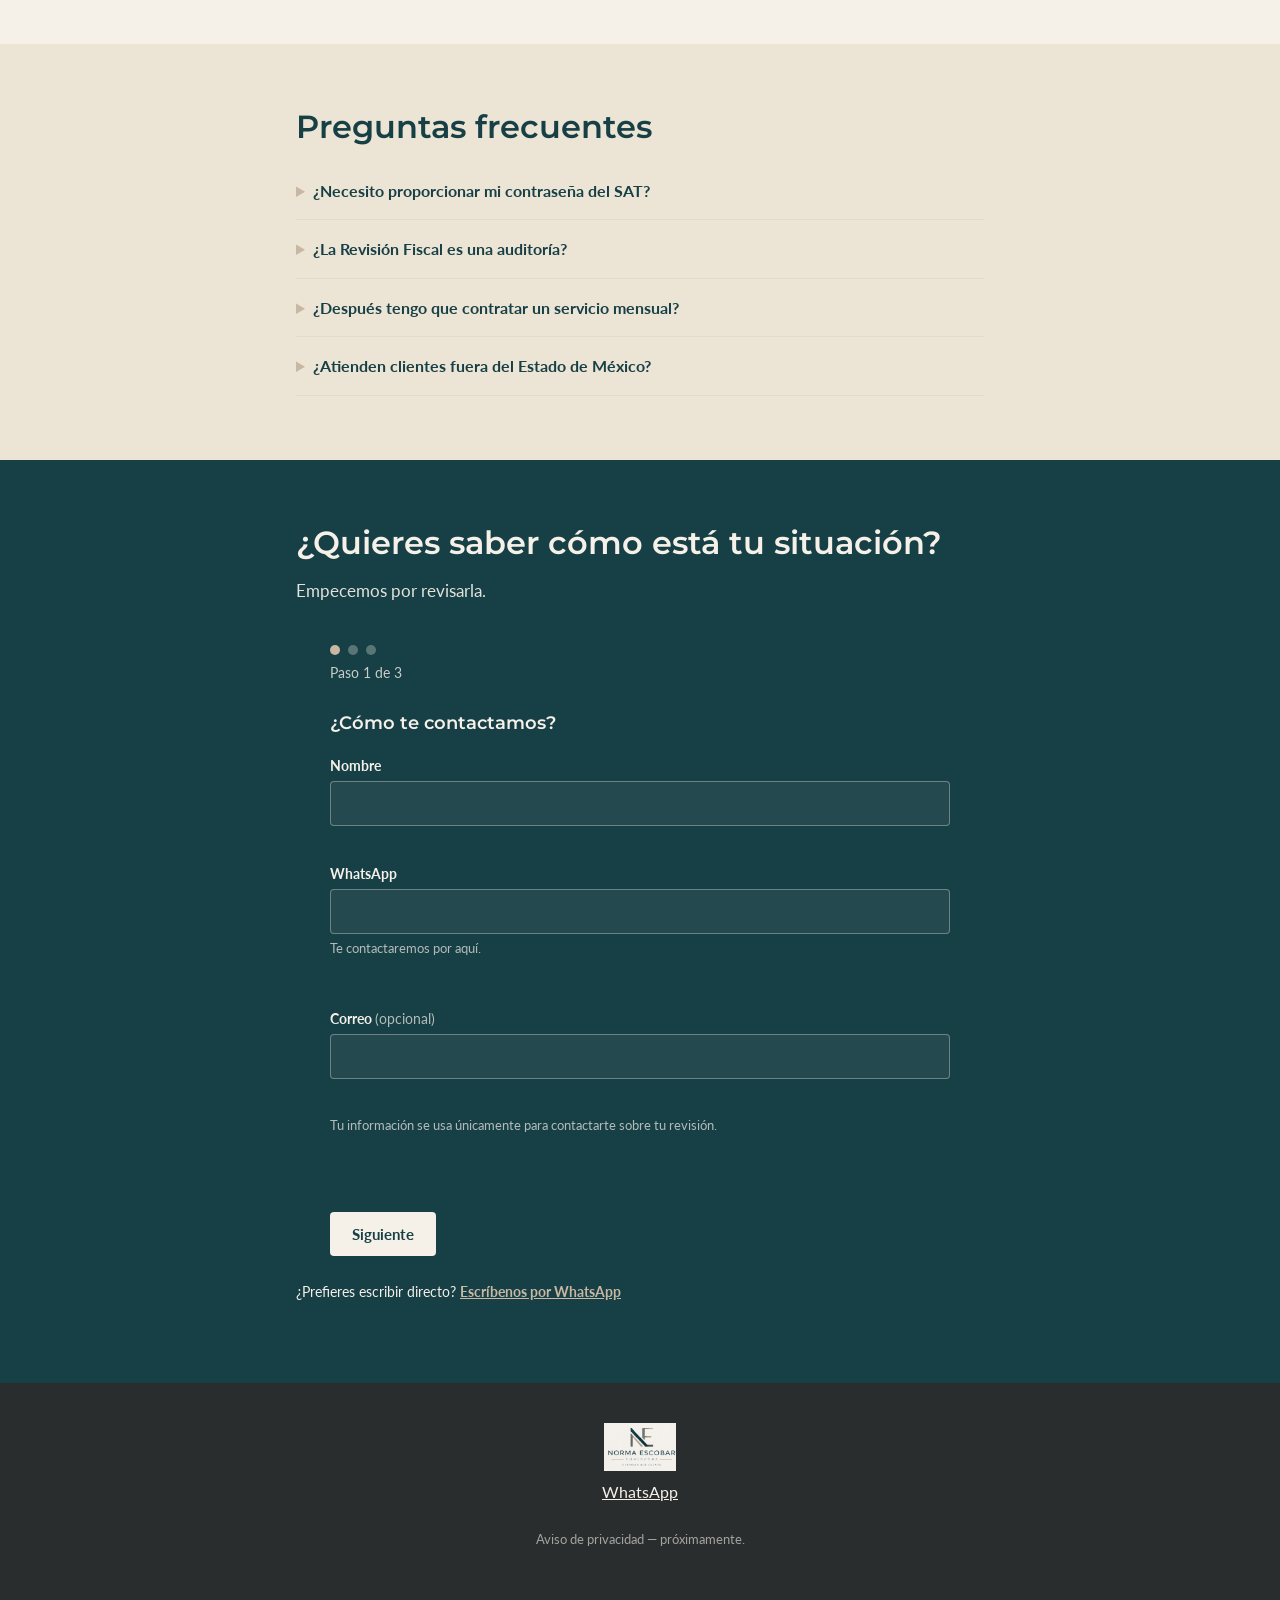
==== commit 4bf8f454: "fix: harden CRM backend and prepare landing for production Co-Authored-By: Claude Sonnet 5 <noreply@" ====
--- a/index.html
+++ b/index.html
@@ -7,7 +7,9 @@
 <meta name="description" content="Revisamos tu situación, identificamos qué necesitas atender y te explicamos el siguiente paso.">
 <meta property="og:title" content="Norma Escobar — Contabilidad y cumplimiento fiscal">
 <meta property="og:description" content="Revisamos tu situación, identificamos qué necesitas atender y te explicamos el siguiente paso.">
-<meta property="og:image" content="assets/logo.png">
+<meta property="og:image" content="https://norma-es.vercel.app/assets/logo.png">
+<link rel="canonical" href="https://norma-es.vercel.app/">
+<meta property="og:url" content="https://norma-es.vercel.app/">
 <meta property="og:type" content="website">
 <meta property="og:locale" content="es_MX">
 <link rel="preconnect" href="https://fonts.googleapis.com">
@@ -21,7 +23,7 @@
 <header class="site-header" id="top">
   <div class="container header-inner">
     <a class="logo" href="#top" aria-label="Norma Escobar — Contadora — Inicio">
-      <img class="logo-img" src="assets/logo.png" alt="Norma Escobar — Contadora">
+      <img class="logo-img" src="assets/logo.png" width="453" height="301" alt="Norma Escobar — Contadora">
     </a>
 
     <button class="nav-toggle" id="nav-toggle" aria-expanded="false" aria-controls="site-nav">
@@ -57,7 +59,7 @@
       </div>
       <div class="hero-visual">
         <div class="hero-visual-frame">
-          <img class="hero-photo" src="assets/hero-editorial.png" alt="Norma Escobar revisando una situación fiscal con un cliente">
+          <img class="hero-photo" src="assets/hero-editorial.png" width="1536" height="1024" alt="Norma Escobar revisando una situación fiscal con un cliente">
         </div>
       </div>
     </div>
@@ -66,7 +68,7 @@
   <!-- PROBLEMA / RECONOCIMIENTO -->
   <section class="section" id="problema">
     <div class="container">
-      <p class="situation-intro">¿No tienes claro si todo está en orden?</p>
+      <h2 class="situation-intro">¿No tienes claro si todo está en orden?</h2>
       <div class="situation-list">
         <div class="situation-item">
           <p class="situation-item-title"><span class="situation-index">01</span> Tengo dudas</p>
@@ -146,7 +148,7 @@
     <div class="container">
       <h2 class="section-title">¿Necesitas acompañamiento continuo?</h2>
       <p class="section-lead">Si después de revisar tu situación necesitas apoyo recurrente, podemos trabajar contigo de acuerdo con tu operación.</p>
-      <img class="services-icons" src="assets/iconografia.png" alt="Áreas de servicio: contabilidad, asesoría fiscal, planeación financiera, acompañamiento y crecimiento">
+      <img class="services-icons" src="assets/iconografia.png" width="505" height="146" loading="lazy" alt="Áreas de servicio: contabilidad, asesoría fiscal, planeación financiera, acompañamiento y crecimiento">
       <div class="card-grid card-grid--4">
         <div class="card">
           <h3 class="card-title">Personas físicas</h3>
@@ -173,7 +175,7 @@
   <section class="section" id="sobre-norma">
     <div class="container about-inner">
       <div class="about-photo-frame">
-        <img class="about-photo" src="assets/norma.jpg" alt="Norma Escobar">
+        <img class="about-photo" src="assets/norma.jpg" width="1024" height="1536" loading="lazy" alt="Norma Escobar">
       </div>
       <div class="about-text">
         <h2 class="section-title">Una profesional pendiente de tu situación.</h2>
@@ -269,11 +271,11 @@
             <legend>¿Qué describe mejor tu situación?</legend>
 
             <div class="radio-group">
-              <label class="radio-option"><input type="radio" name="situacion" value="PF" required> Soy persona física</label>
-              <label class="radio-option"><input type="radio" name="situacion" value="PROFESIONISTA"> Soy profesionista / trabajo por mi cuenta</label>
-              <label class="radio-option"><input type="radio" name="situacion" value="NEGOCIO"> Tengo un negocio</label>
-              <label class="radio-option"><input type="radio" name="situacion" value="MORAL"> Tengo una persona moral</label>
-              <label class="radio-option"><input type="radio" name="situacion" value="NO_SEGURO"> No estoy seguro</label>
+              <label class="radio-option"><input type="radio" name="situacion" aria-describedby="error-situacion" value="PF" required> Soy persona física</label>
+              <label class="radio-option"><input type="radio" name="situacion" aria-describedby="error-situacion" value="PROFESIONISTA"> Soy profesionista / trabajo por mi cuenta</label>
+              <label class="radio-option"><input type="radio" name="situacion" aria-describedby="error-situacion" value="NEGOCIO"> Tengo un negocio</label>
+              <label class="radio-option"><input type="radio" name="situacion" aria-describedby="error-situacion" value="MORAL"> Tengo una persona moral</label>
+              <label class="radio-option"><input type="radio" name="situacion" aria-describedby="error-situacion" value="NO_SEGURO"> No estoy seguro</label>
             </div>
             <p class="field-error" id="error-situacion" aria-live="polite"></p>
           </fieldset>
@@ -284,12 +286,12 @@
             <legend>¿Qué necesitas?</legend>
 
             <div class="radio-group">
-              <label class="radio-option"><input type="radio" name="motivo" value="REVISAR" required> Quiero revisar mi situación fiscal</label>
-              <label class="radio-option"><input type="radio" name="motivo" value="CONTABILIDAD"> Necesito llevar mi contabilidad</label>
-              <label class="radio-option"><input type="radio" name="motivo" value="PENDIENTE"> Tengo una situación pendiente</label>
-              <label class="radio-option"><input type="radio" name="motivo" value="FACTURACION"> Necesito ayuda con facturación</label>
-              <label class="radio-option"><input type="radio" name="motivo" value="HABLAR"> Quiero hablar con Norma</label>
-              <label class="radio-option"><input type="radio" name="motivo" value="OTRO"> Otro</label>
+              <label class="radio-option"><input type="radio" name="motivo" aria-describedby="error-motivo" value="REVISAR" required> Quiero revisar mi situación fiscal</label>
+              <label class="radio-option"><input type="radio" name="motivo" aria-describedby="error-motivo" value="CONTABILIDAD"> Necesito llevar mi contabilidad</label>
+              <label class="radio-option"><input type="radio" name="motivo" aria-describedby="error-motivo" value="PENDIENTE"> Tengo una situación pendiente</label>
+              <label class="radio-option"><input type="radio" name="motivo" aria-describedby="error-motivo" value="FACTURACION"> Necesito ayuda con facturación</label>
+              <label class="radio-option"><input type="radio" name="motivo" aria-describedby="error-motivo" value="HABLAR"> Quiero hablar con Norma</label>
+              <label class="radio-option"><input type="radio" name="motivo" aria-describedby="error-motivo" value="OTRO"> Otro</label>
             </div>
             <p class="field-error" id="error-motivo" aria-live="polite"></p>
 
@@ -321,7 +323,7 @@
 <footer class="site-footer">
   <div class="container footer-inner">
     <div class="footer-brand">
-      <img class="logo-img logo-img--footer" src="assets/logo.png" alt="Norma Escobar — Contadora">
+      <img class="logo-img logo-img--footer" src="assets/logo.png" width="453" height="301" loading="lazy" alt="Norma Escobar — Contadora">
     </div>
     <p class="footer-contact">
       <a href="#" id="whatsapp-footer-link" data-cta-location="footer" data-whatsapp-link>WhatsApp</a>
--- a/css/styles.css
+++ b/css/styles.css
@@ -37,7 +37,11 @@
 
 /* ---------- Reset básico ---------- */
 *, *::before, *::after { box-sizing: border-box; }
-html { scroll-behavior: smooth; }
+html { scroll-behavior: smooth; scroll-padding-top: var(--sticky-header-offset, 72px); }
+
+@media (prefers-reduced-motion: reduce) {
+  html { scroll-behavior: auto; }
+}
 
 /* El atributo [hidden] debe ganar siempre, incluso sobre reglas de
    componente (ej. .btn) que declaran su propio "display". */
@@ -158,6 +162,7 @@
   padding-bottom: var(--space-1);
 }
 .logo {
+  flex-shrink: 0;
   display: flex;
   align-items: center;
   text-decoration: none;
@@ -180,6 +185,7 @@
 .site-nav a:hover { color: var(--color-petrol); }
 
 .nav-toggle {
+  flex-shrink: 0;
   margin-left: auto;
   background: none;
   border: none;
@@ -198,7 +204,7 @@
 .nav-toggle-bar::before { content: ""; position: absolute; top: -6px; width: 22px; height: 2px; background: var(--color-petrol); }
 .nav-toggle-bar::after { content: ""; position: absolute; top: 6px; width: 22px; height: 2px; background: var(--color-petrol); }
 
-.btn--header { margin-left: var(--space-2); }
+.btn--header { margin-left: var(--space-2); flex-shrink: 0; white-space: nowrap; }
 
 /* ---------- Botones ---------- */
 .btn {
@@ -303,6 +309,7 @@
      para no perder definición (evitar upscaling). */
   max-width: 505px;
   width: 100%;
+  height: auto;
   margin: var(--space-3) 0;
   border-radius: 6px;
 }
@@ -314,7 +321,6 @@
   margin: var(--space-3) 0;
 }
 .card-grid--4 { grid-template-columns: repeat(1, 1fr); }
-.card-grid--3 { grid-template-columns: repeat(1, 1fr); }
 
 .card {
   padding-top: var(--space-2);
@@ -324,6 +330,7 @@
 
 /* ---------- Sección "Problema" — lista editorial, no tarjetas ---------- */
 .situation-intro {
+  line-height: 1.6;
   font-family: var(--font-titulo);
   font-weight: 600;
   font-size: 1.5rem;
@@ -452,6 +459,9 @@
 
 /* ---------- Diagnóstico ---------- */
 .diagnostico-form { margin-top: var(--space-4); }
+.diagnostico-form .btn--primary { background: var(--color-ivory); color: var(--color-petrol); }
+.diagnostico-form .btn--primary:hover { background: var(--color-ivory-soft); }
+.diagnostico-form .btn--ghost { color: var(--color-ivory); border-color: var(--color-ivory); }
 
 .form-progress {
   display: flex;
@@ -576,7 +586,6 @@
   .situation-list { columns: 1; }
 
   .card-grid--4 { grid-template-columns: repeat(2, 1fr); }
-  .card-grid--3 { grid-template-columns: repeat(3, 1fr); }
   .fact-list { grid-template-columns: repeat(3, 1fr); }
 
   .steps { grid-template-columns: repeat(2, 1fr); }
@@ -591,9 +600,6 @@
   .hero-text { padding-right: var(--space-4); }
 
   .steps { grid-template-columns: repeat(4, 1fr); }
-}
-
-@media (min-width: 1024px) {
   .site-nav { font-size: .95rem; gap: var(--space-3); }
 }
 
@@ -603,6 +609,11 @@
   .hero-title { font-size: 3.1rem; }
   .hero-text-line { font-size: 1.15rem; }
   .section-title { font-size: 2rem; }
+}
+
+@media (max-width: 1023px) {
+  .header-inner { gap: var(--space-1); }
+  .btn--header { margin-left: 0; padding-left: 14px; padding-right: 14px; }
 }
 
 /* Menú mobile abierto */
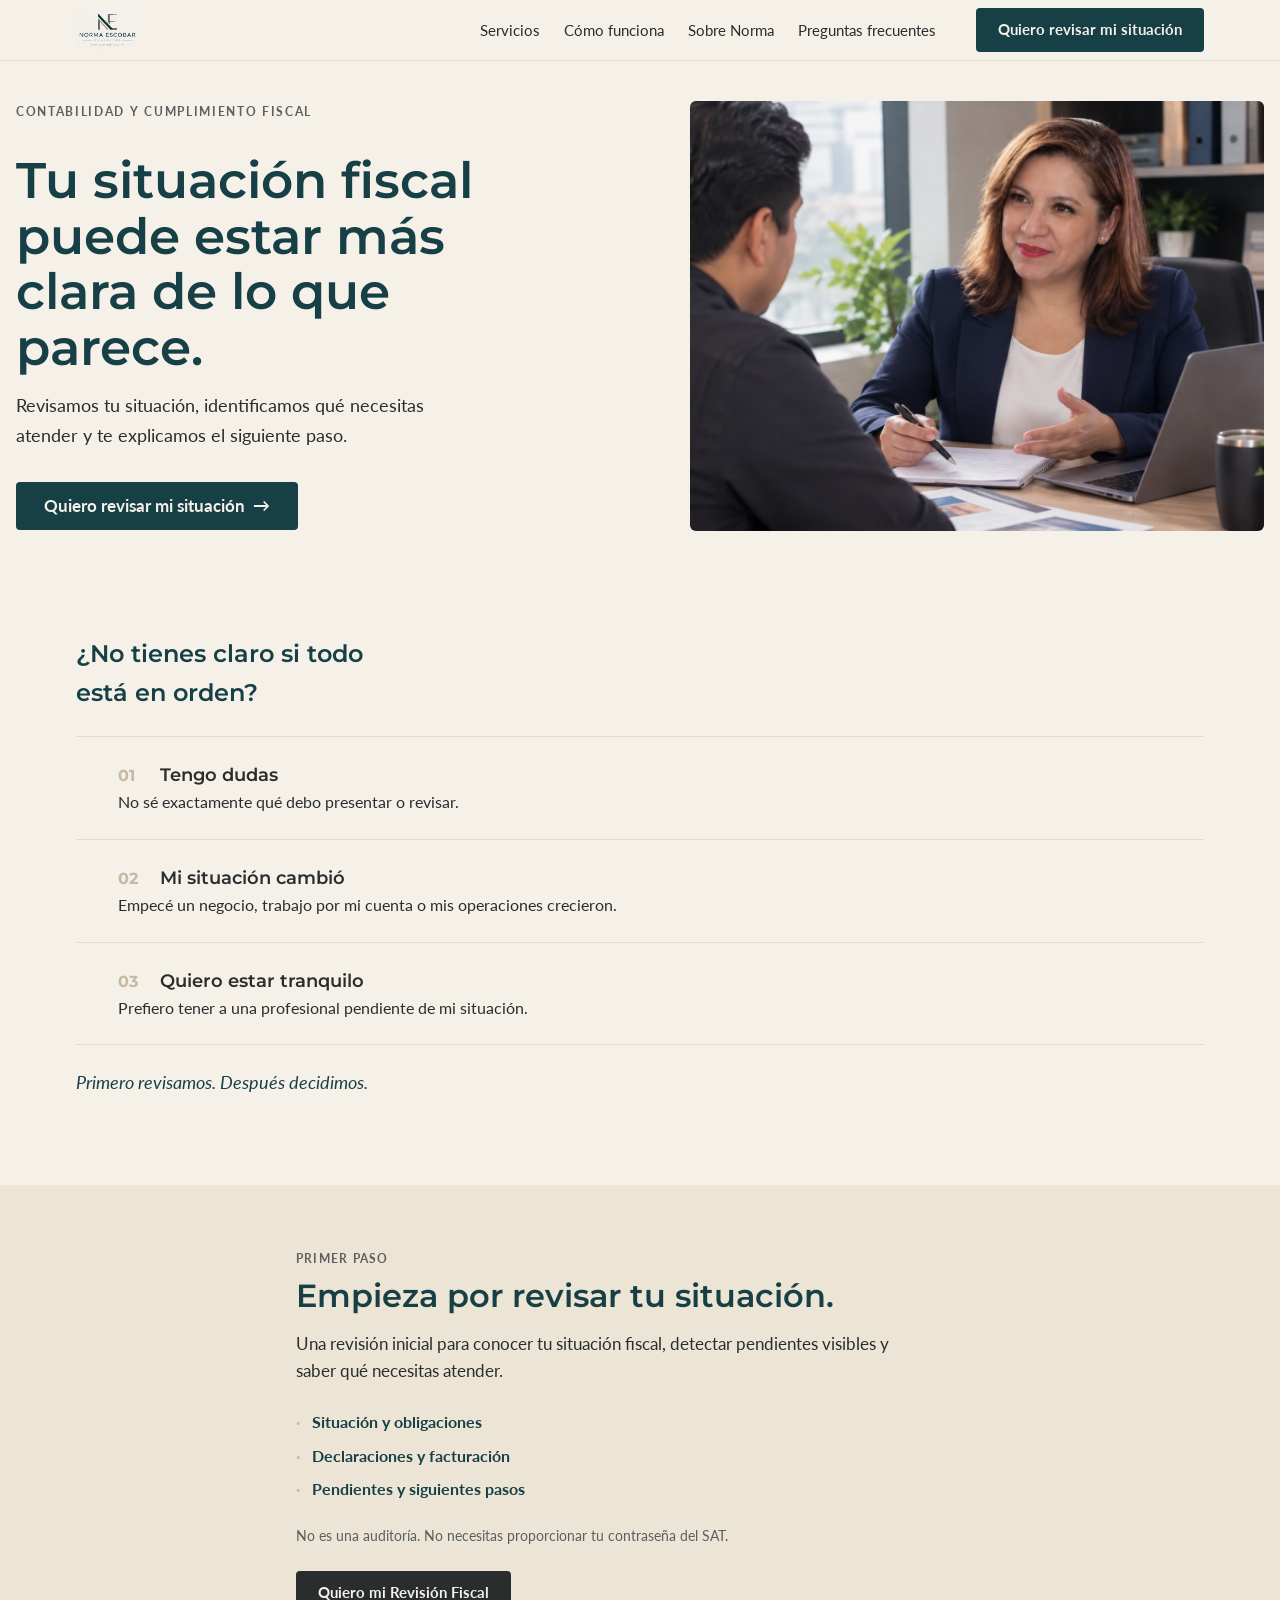
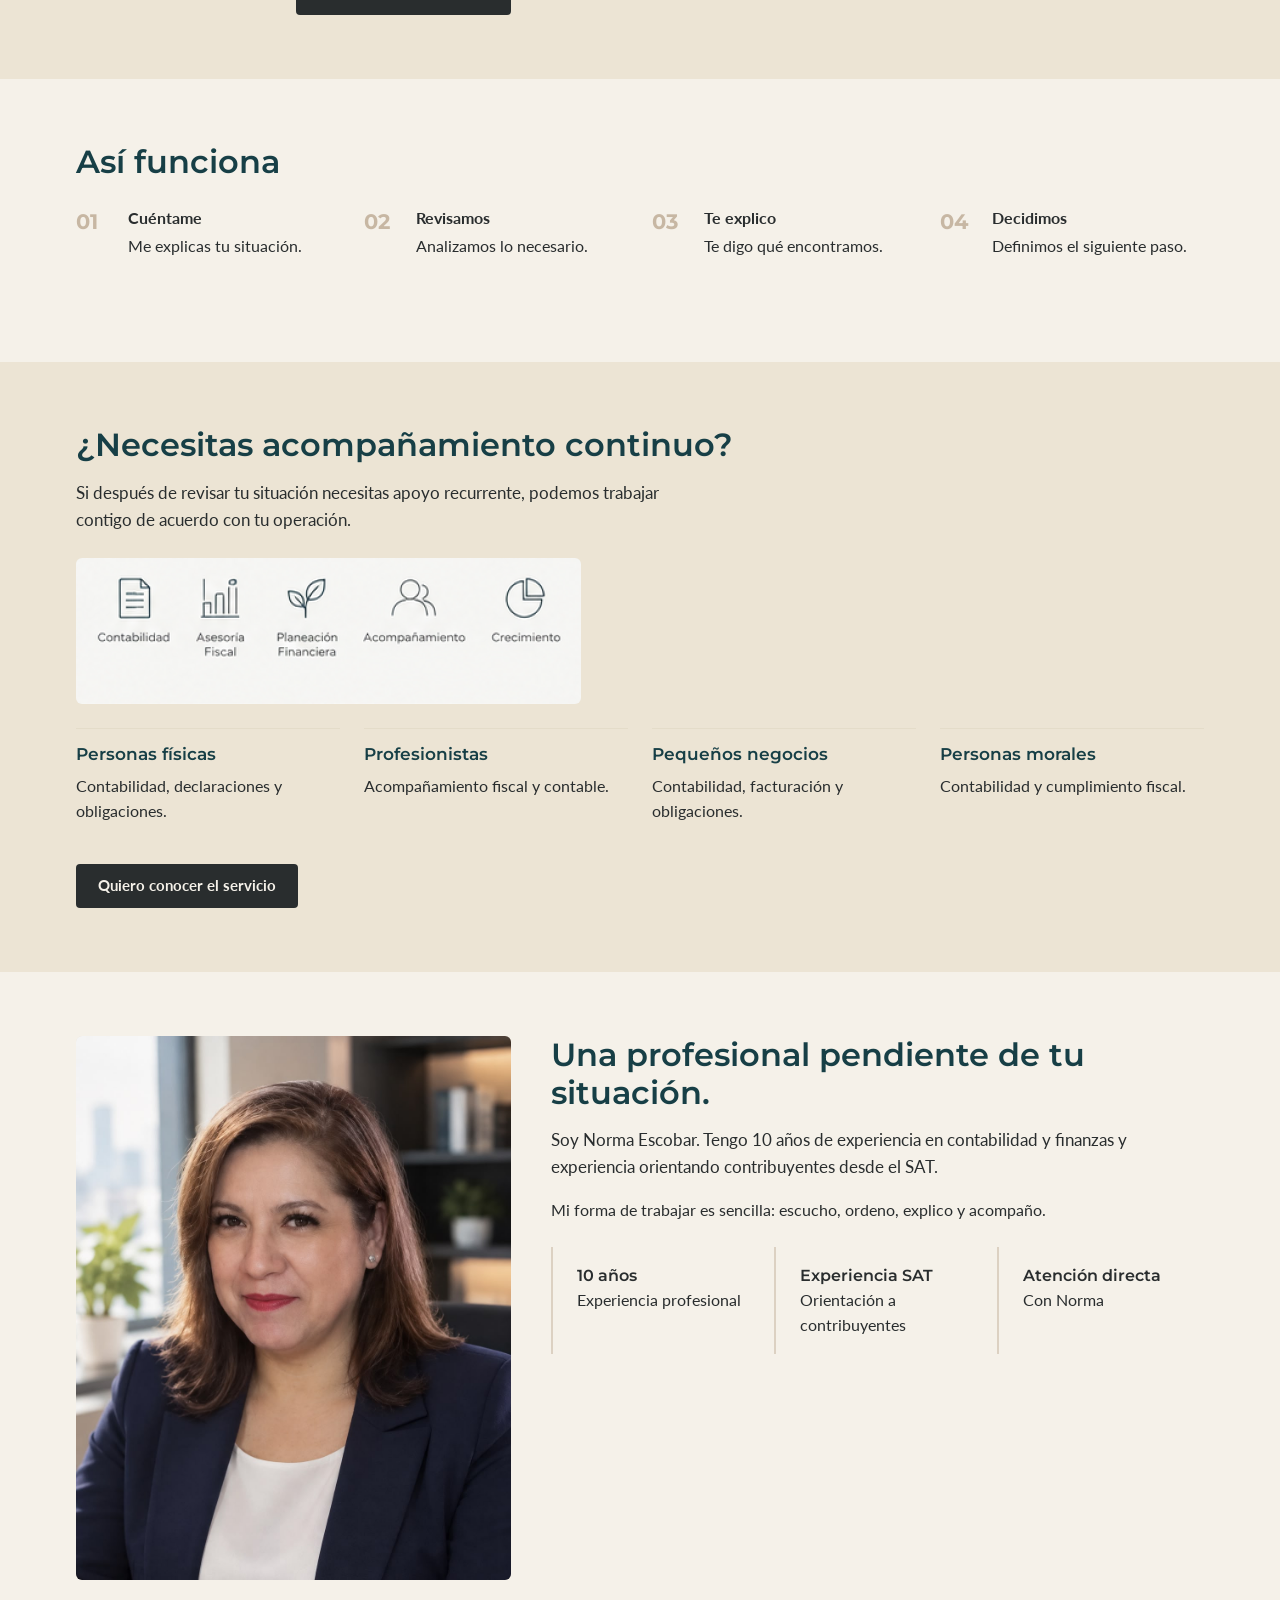
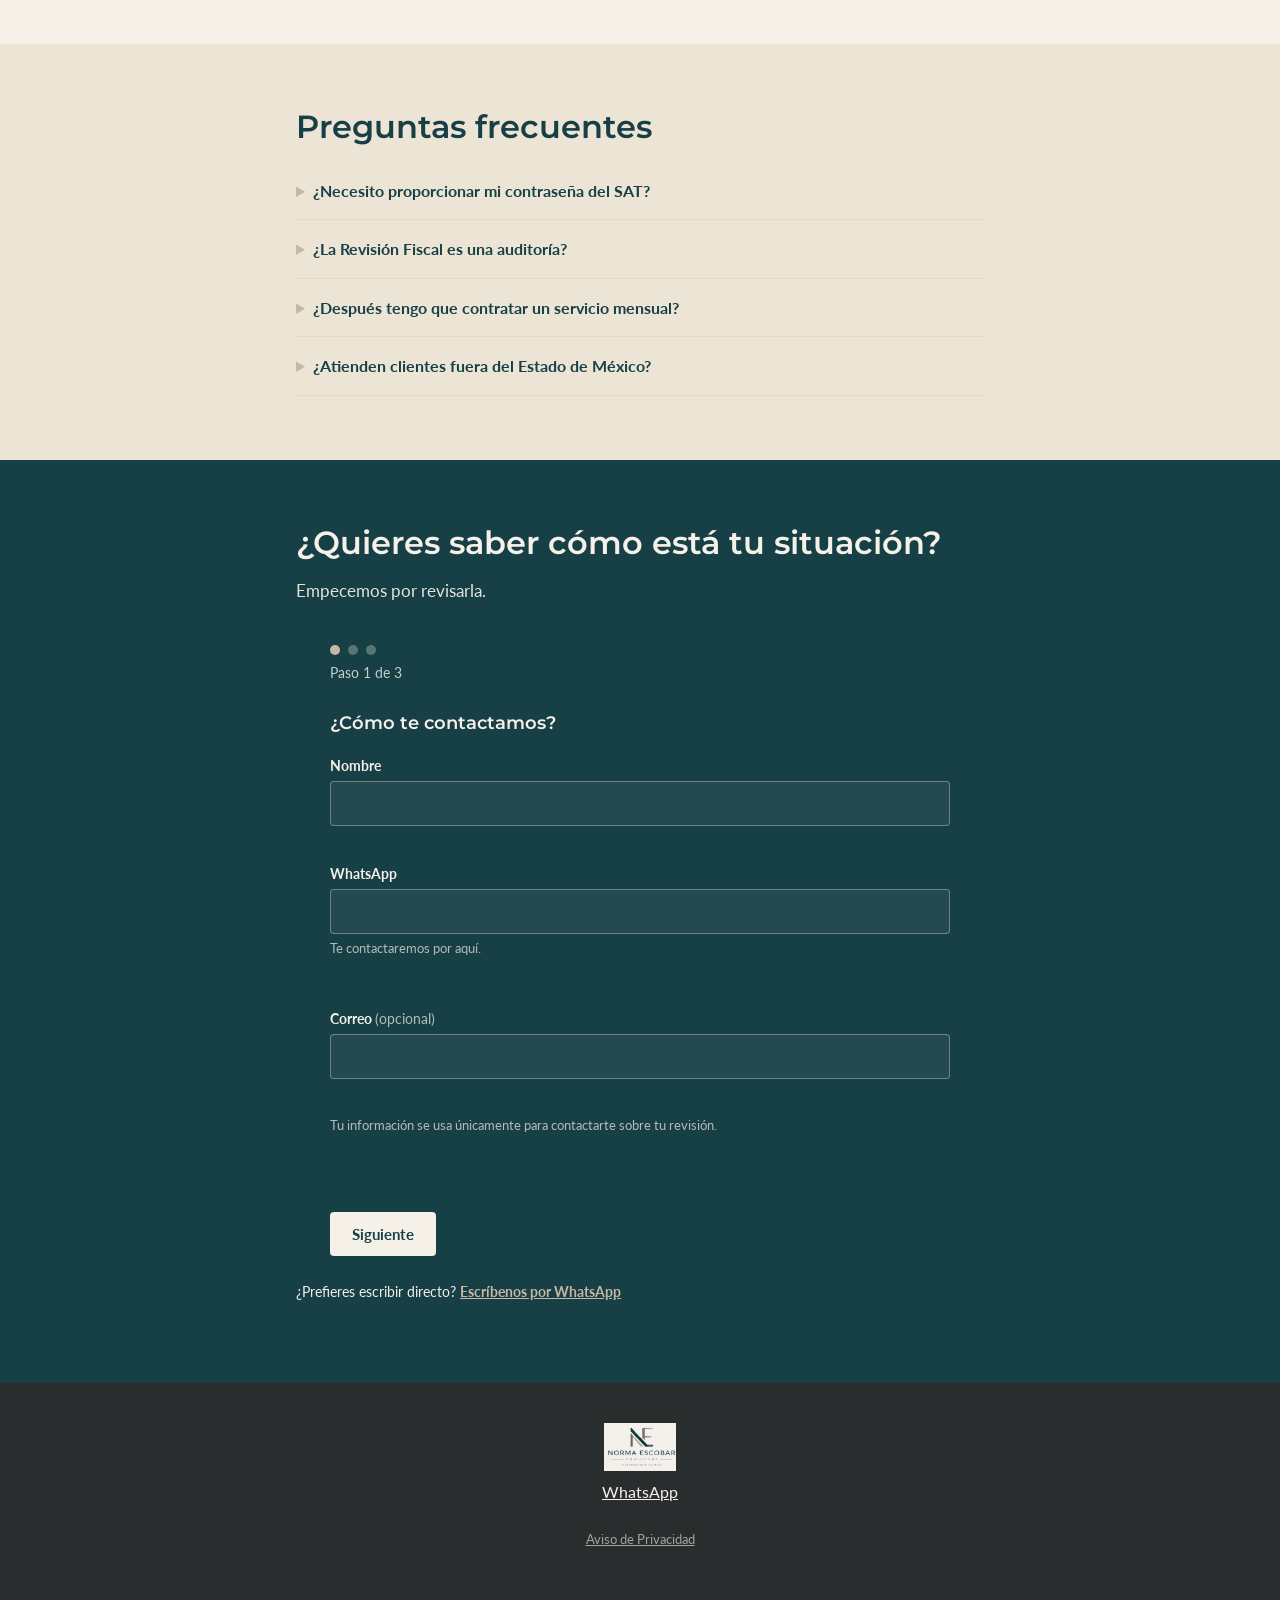
==== commit b1cce2c3: "feat: add privacy notice and legal links Co-Authored-By: Claude Sonnet 5 <noreply@anthropic.com>" ====
--- a/index.html
+++ b/index.html
@@ -299,6 +299,8 @@
               <label for="detalle">Cuéntame brevemente qué necesitas <span class="field-optional">(opcional)</span></label>
               <textarea id="detalle" name="detalle" maxlength="280"></textarea>
             </div>
+
+            <p class="field-privacy">Privacidad: Norma Angélica Escobar García utilizará los datos que proporciones para atender tu solicitud y darle seguimiento. No utilizaremos la información proporcionada en este formulario para enviarte publicidad o promociones ajenas a tu solicitud. Puedes conocer cómo ejercer tus derechos y consultar el <a href="privacidad.html">Aviso de Privacidad Integral</a>.</p>
           </fieldset>
         </div>
 
@@ -328,7 +330,7 @@
     <p class="footer-contact">
       <a href="#" id="whatsapp-footer-link" data-cta-location="footer" data-whatsapp-link>WhatsApp</a>
     </p>
-    <p class="footer-legal">Aviso de privacidad — próximamente.</p>
+    <p class="footer-legal"><a href="privacidad.html">Aviso de Privacidad</a></p>
   </div>
 </footer>
 
--- a/css/styles.css
+++ b/css/styles.css
@@ -527,6 +527,7 @@
   color: rgba(245,241,233,.7);
   margin-top: var(--space-1);
 }
+.field-privacy a { color: var(--color-ivory); text-decoration: underline; }
 
 .radio-group { display: grid; gap: var(--space-1); margin-bottom: var(--space-1); }
 .radio-option {
@@ -563,6 +564,30 @@
 .gracias-links { margin-top: var(--space-3); font-size: .9rem; }
 .gracias-links a { color: var(--color-petrol); text-decoration: underline; }
 
+/* ---------- Página de privacidad (reutiliza patrones existentes) ---------- */
+.legal-list {
+  display: grid;
+  gap: var(--space-1);
+  margin: var(--space-2) 0 var(--space-3);
+}
+.legal-list li {
+  padding-left: var(--space-2);
+  position: relative;
+  color: var(--color-graphite);
+}
+.legal-list li::before { content: "·"; position: absolute; left: 0; color: var(--color-sand); font-weight: 700; }
+
+.privacy-warning {
+  border-left: 3px solid var(--color-sand);
+  background: var(--color-ivory-soft);
+  padding: var(--space-2) var(--space-3);
+  border-radius: 0 var(--radius) var(--radius) 0;
+  margin: var(--space-2) 0 var(--space-3);
+  font-size: .95rem;
+  color: var(--color-graphite);
+}
+.privacy-warning strong { color: var(--color-petrol); }
+
 /* ---------- Footer ---------- */
 .site-footer {
   background: var(--color-graphite);
@@ -573,6 +598,7 @@
 .footer-brand { display: flex; align-items: center; gap: var(--space-1); }
 .footer-contact a { color: var(--color-ivory); text-decoration: underline; }
 .footer-legal { font-size: .8rem; opacity: .6; }
+.footer-legal a { color: inherit; text-decoration: underline; }
 
 /* ==========================================================================
    Responsive — mobile-first (base ~375px), 768px, 1024px, 1280px
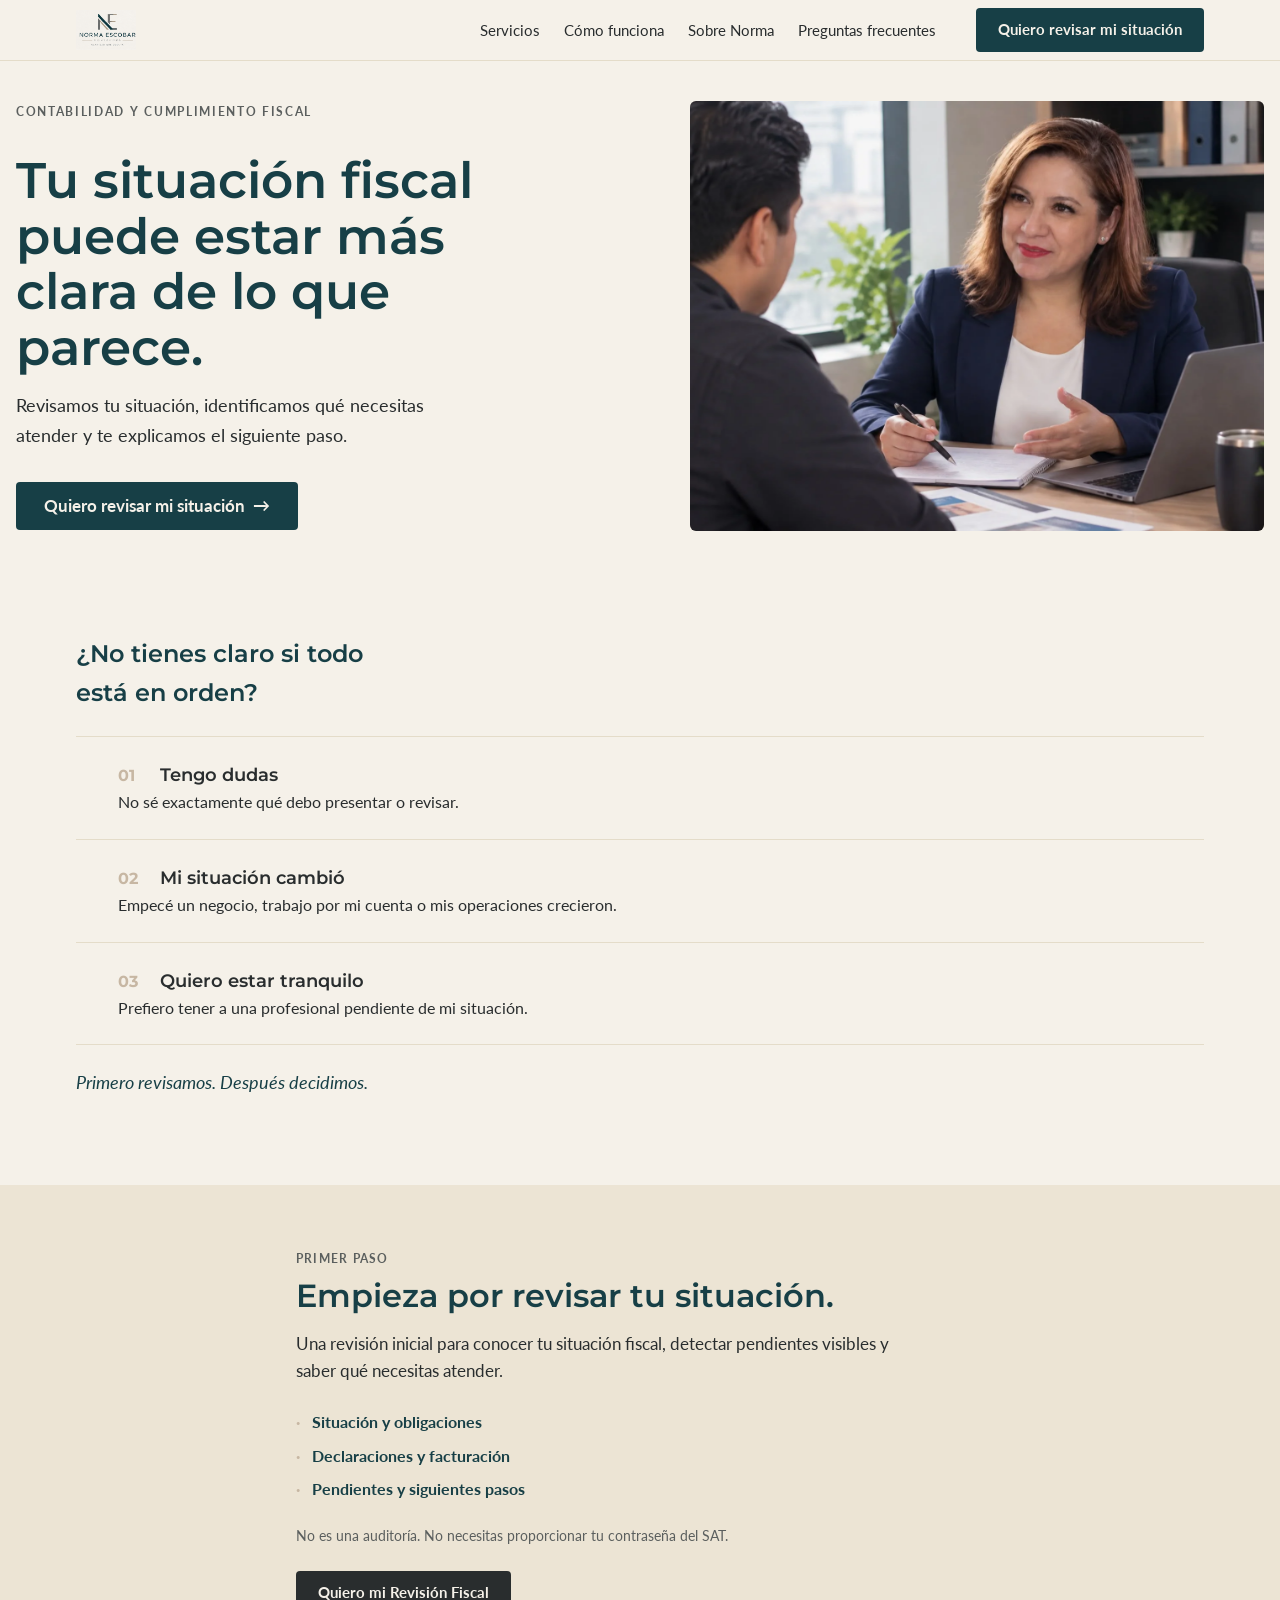
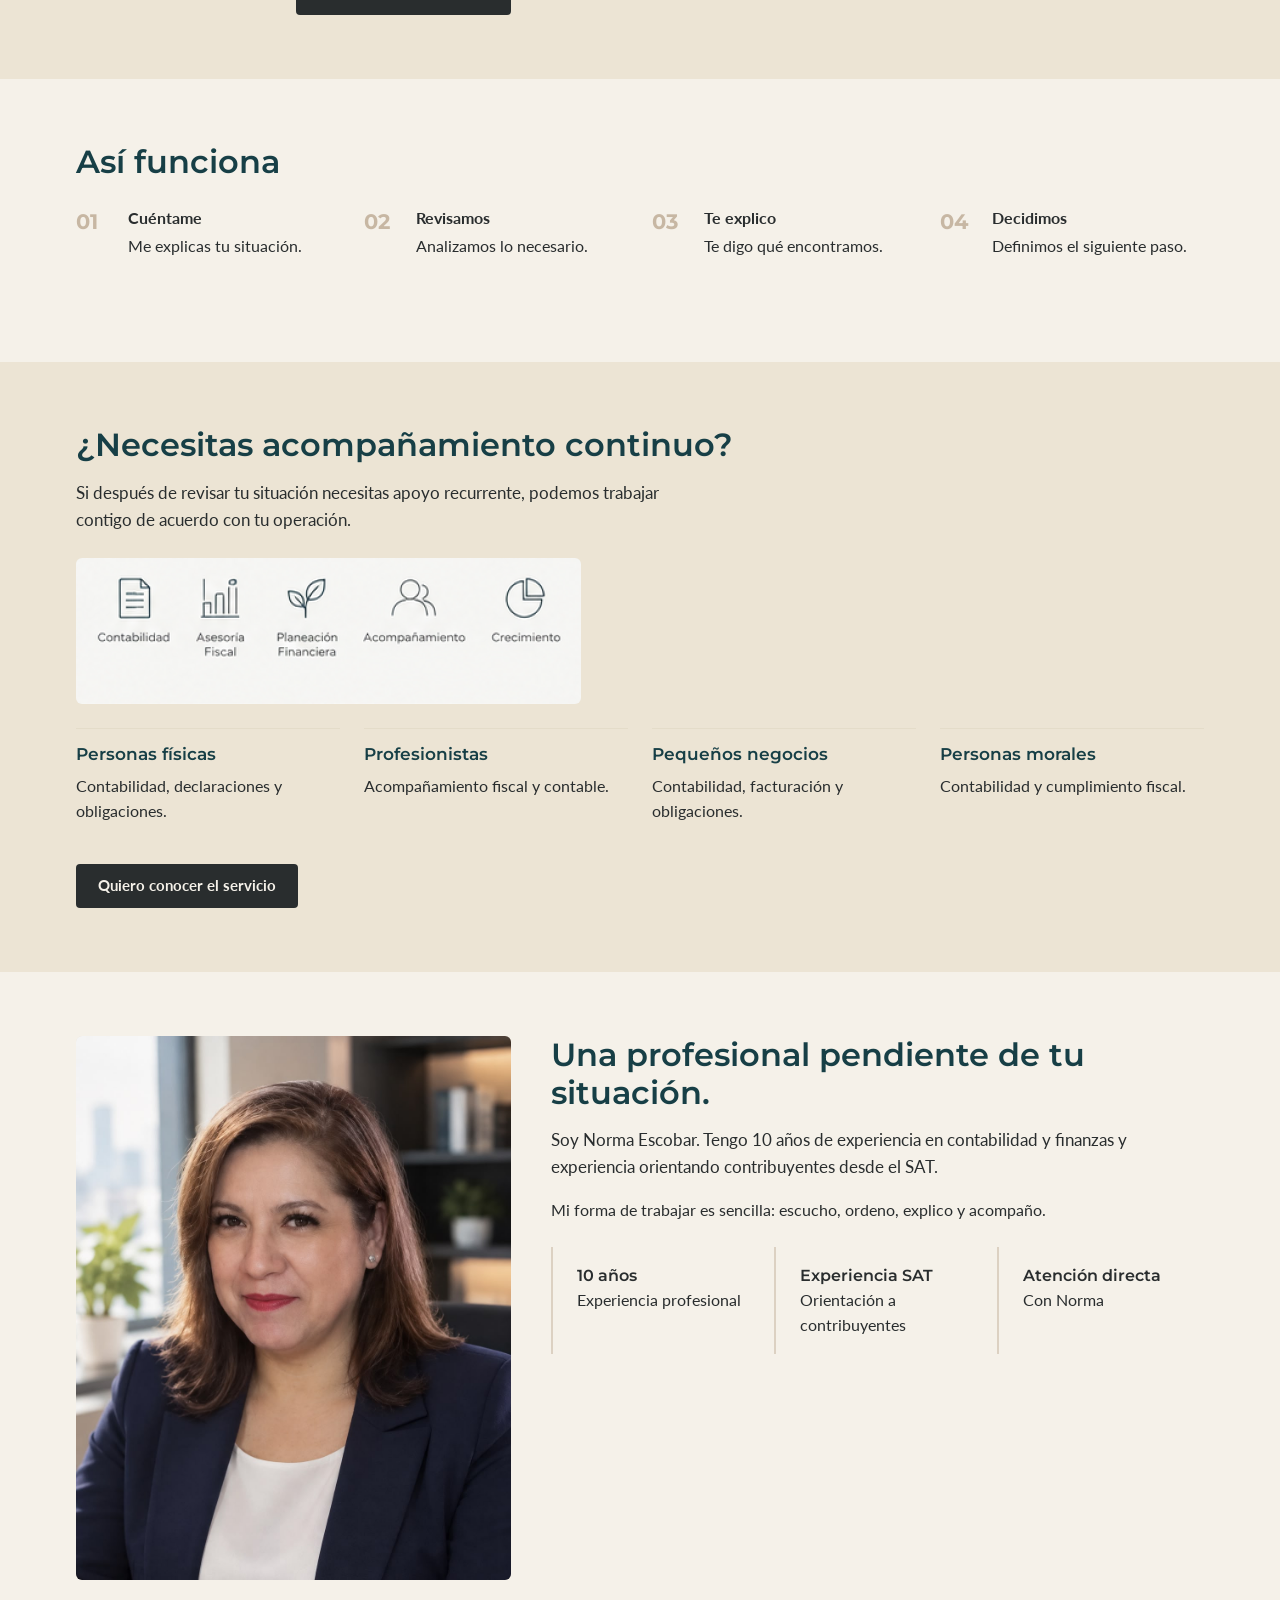
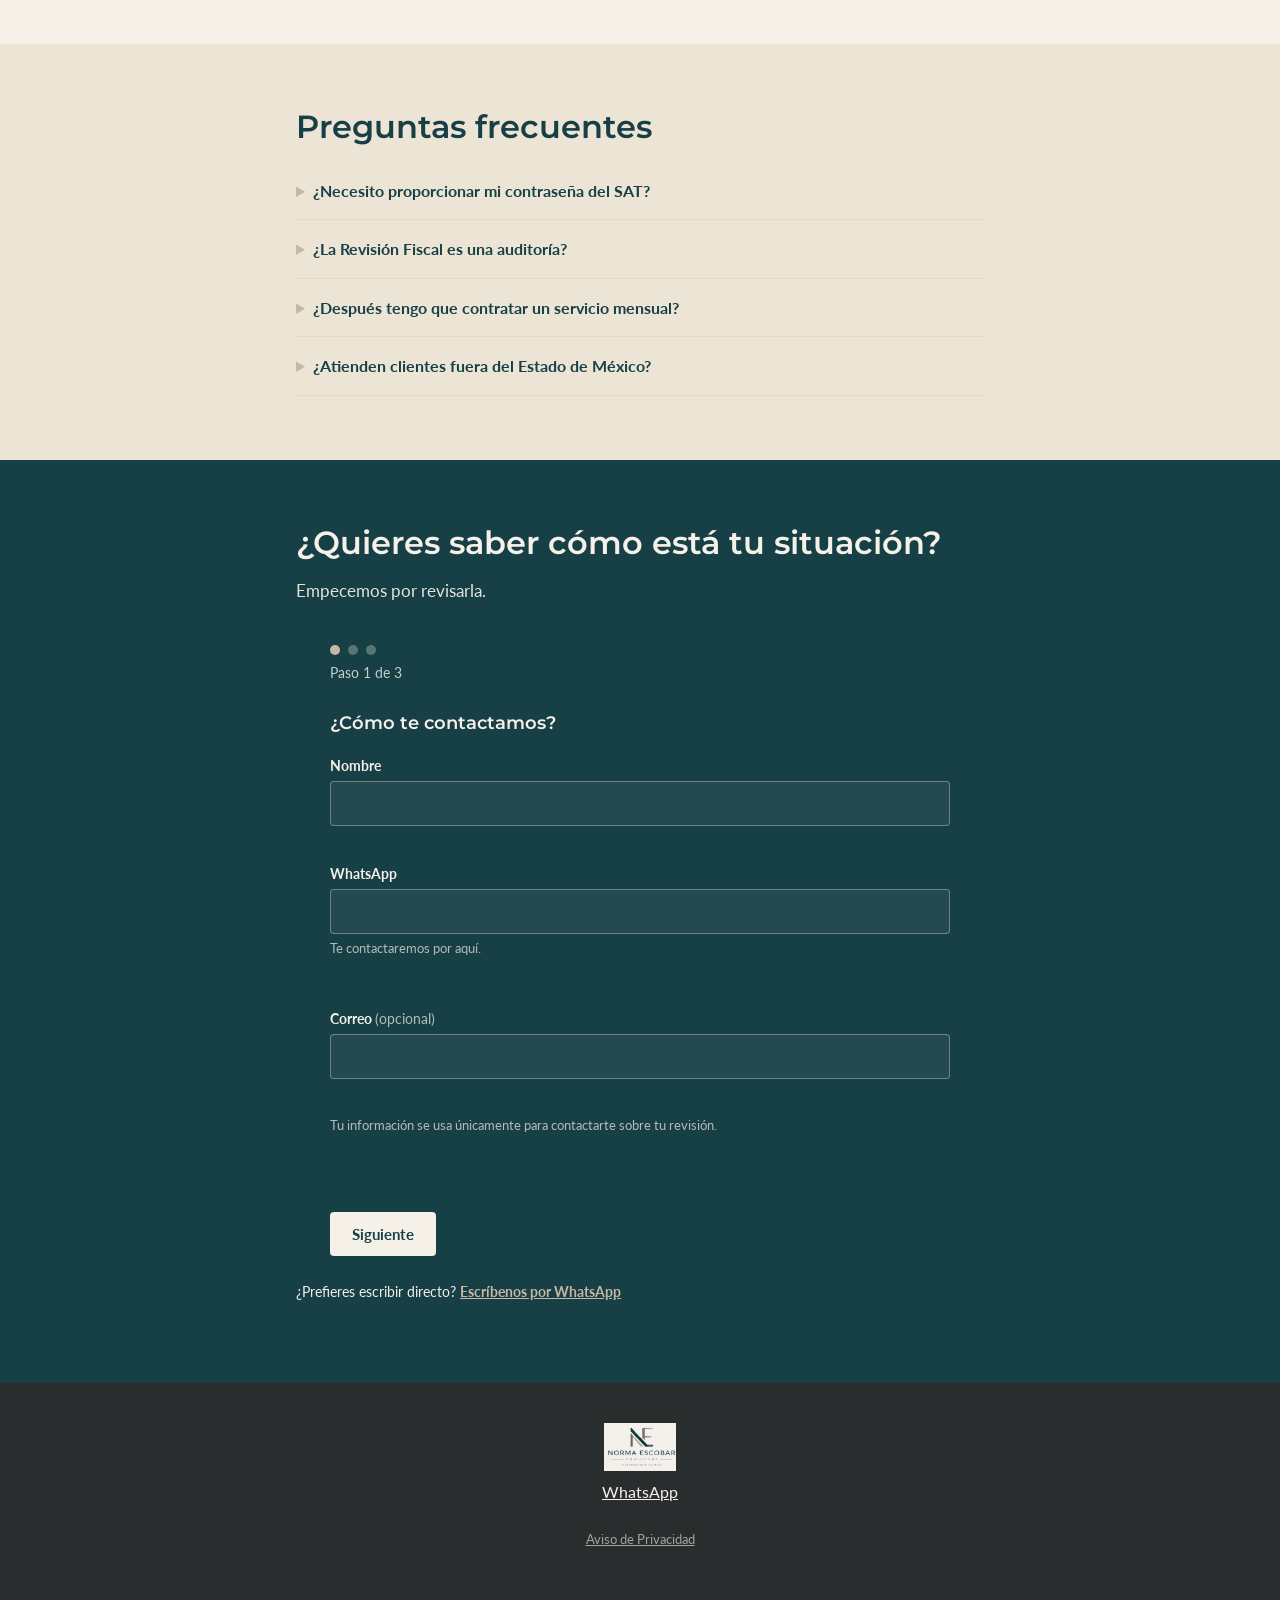
==== commit fb01c6e3: "perf: finalize landing V1 assets and SEO basics Co-Authored-By: Claude Sonnet 5 <noreply@anthropic.c" ====
--- a/index.html
+++ b/index.html
@@ -12,6 +12,8 @@
 <meta property="og:url" content="https://norma-es.vercel.app/">
 <meta property="og:type" content="website">
 <meta property="og:locale" content="es_MX">
+<link rel="icon" type="image/png" sizes="32x32" href="assets/favicon-32.png">
+<link rel="icon" type="image/png" sizes="16x16" href="assets/favicon-16.png">
 <link rel="preconnect" href="https://fonts.googleapis.com">
 <link rel="preconnect" href="https://fonts.gstatic.com" crossorigin>
 <link rel="stylesheet" href="https://fonts.googleapis.com/css2?family=Montserrat:wght@500;600;700&family=Lato:ital,wght@0,400;0,700;1,400&display=swap">
@@ -59,7 +61,7 @@
       </div>
       <div class="hero-visual">
         <div class="hero-visual-frame">
-          <img class="hero-photo" src="assets/hero-editorial.png" width="1536" height="1024" alt="Norma Escobar revisando una situación fiscal con un cliente">
+          <img class="hero-photo" src="assets/hero-editorial.webp" width="1536" height="1024" alt="Norma Escobar revisando una situación fiscal con un cliente">
         </div>
       </div>
     </div>
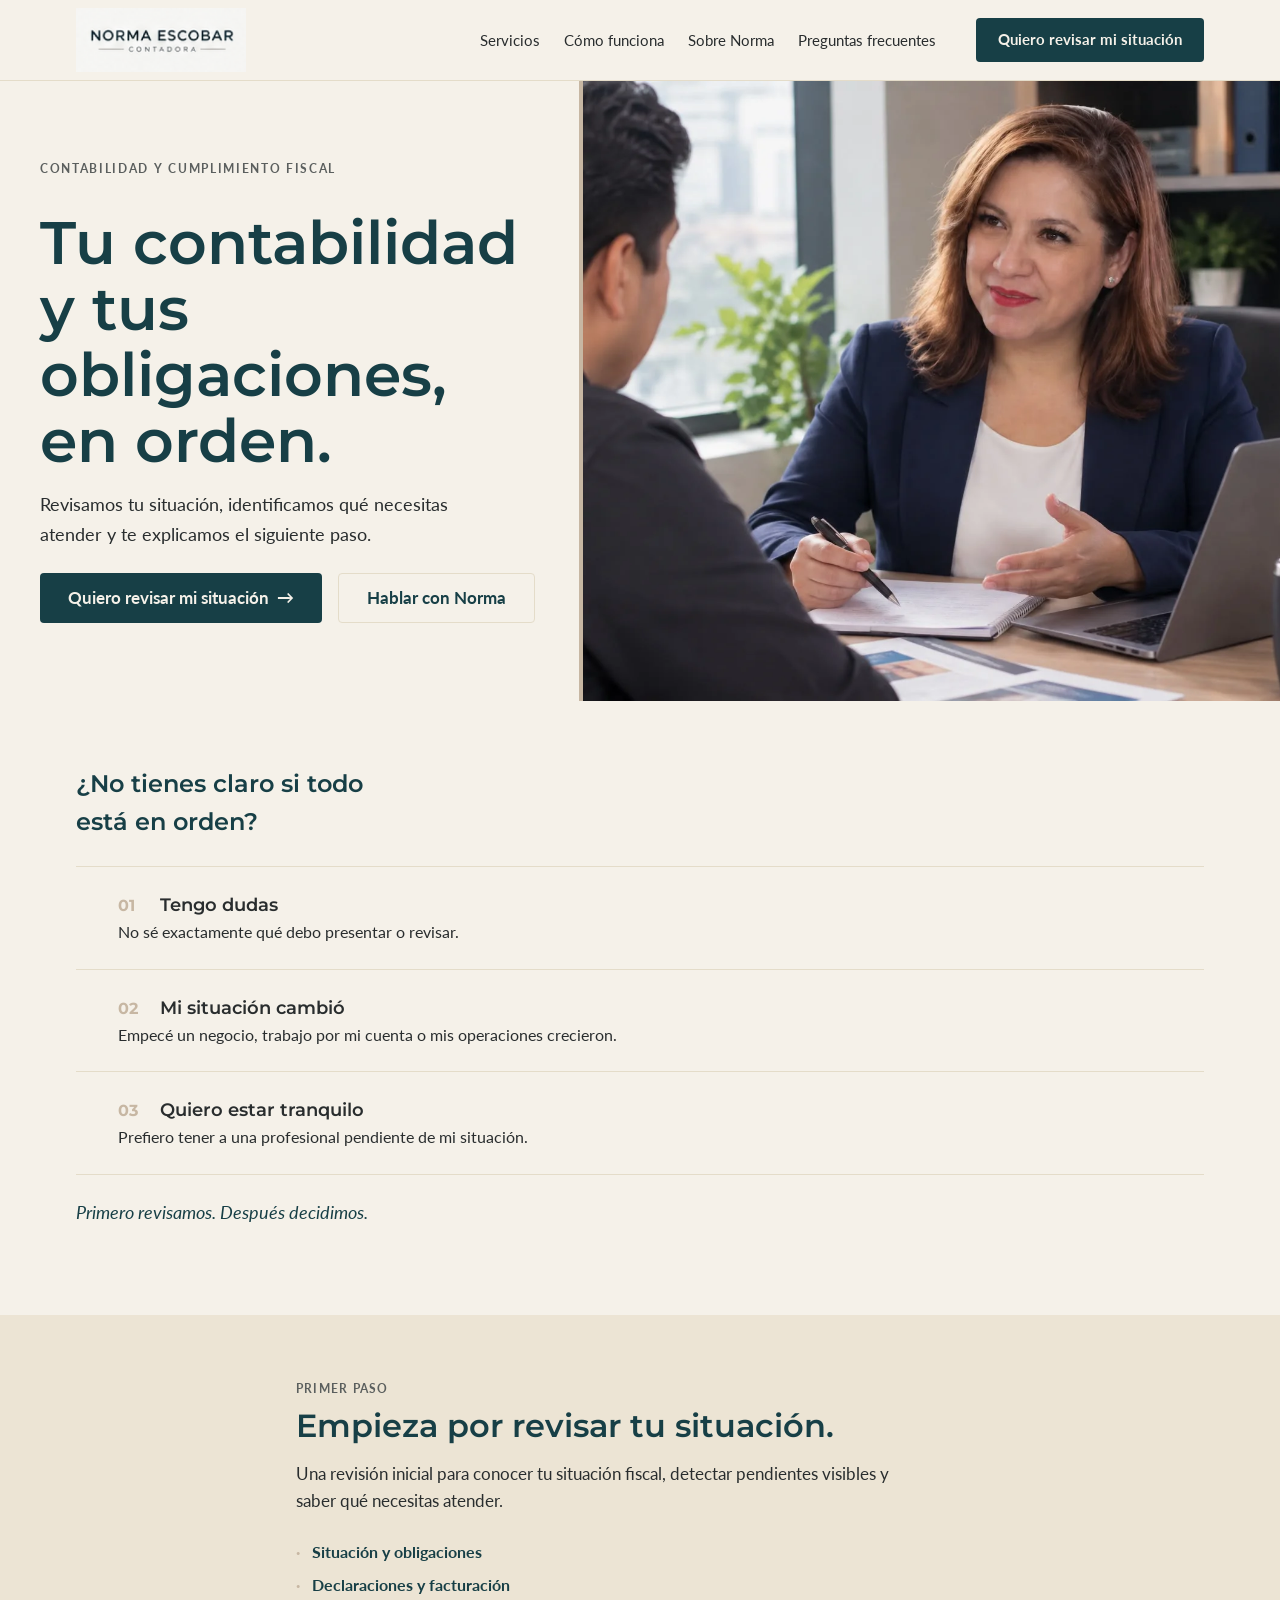
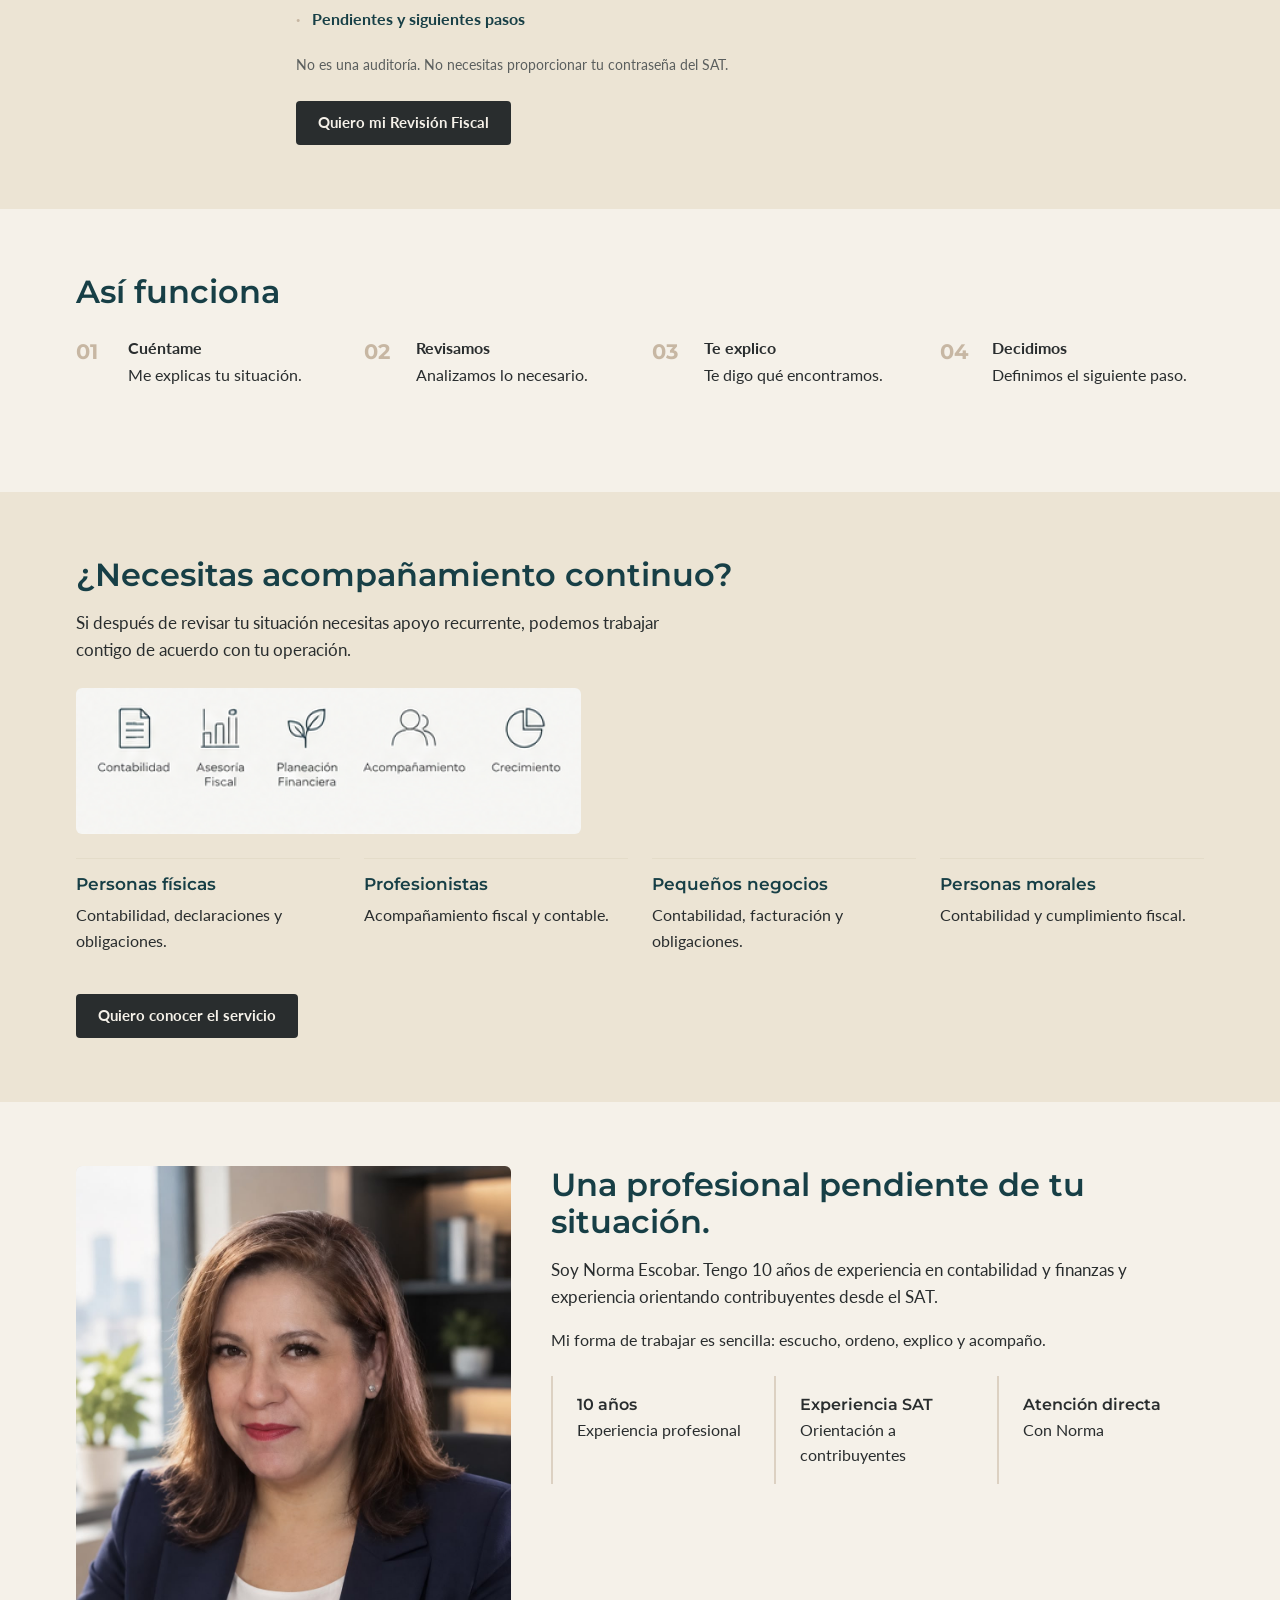
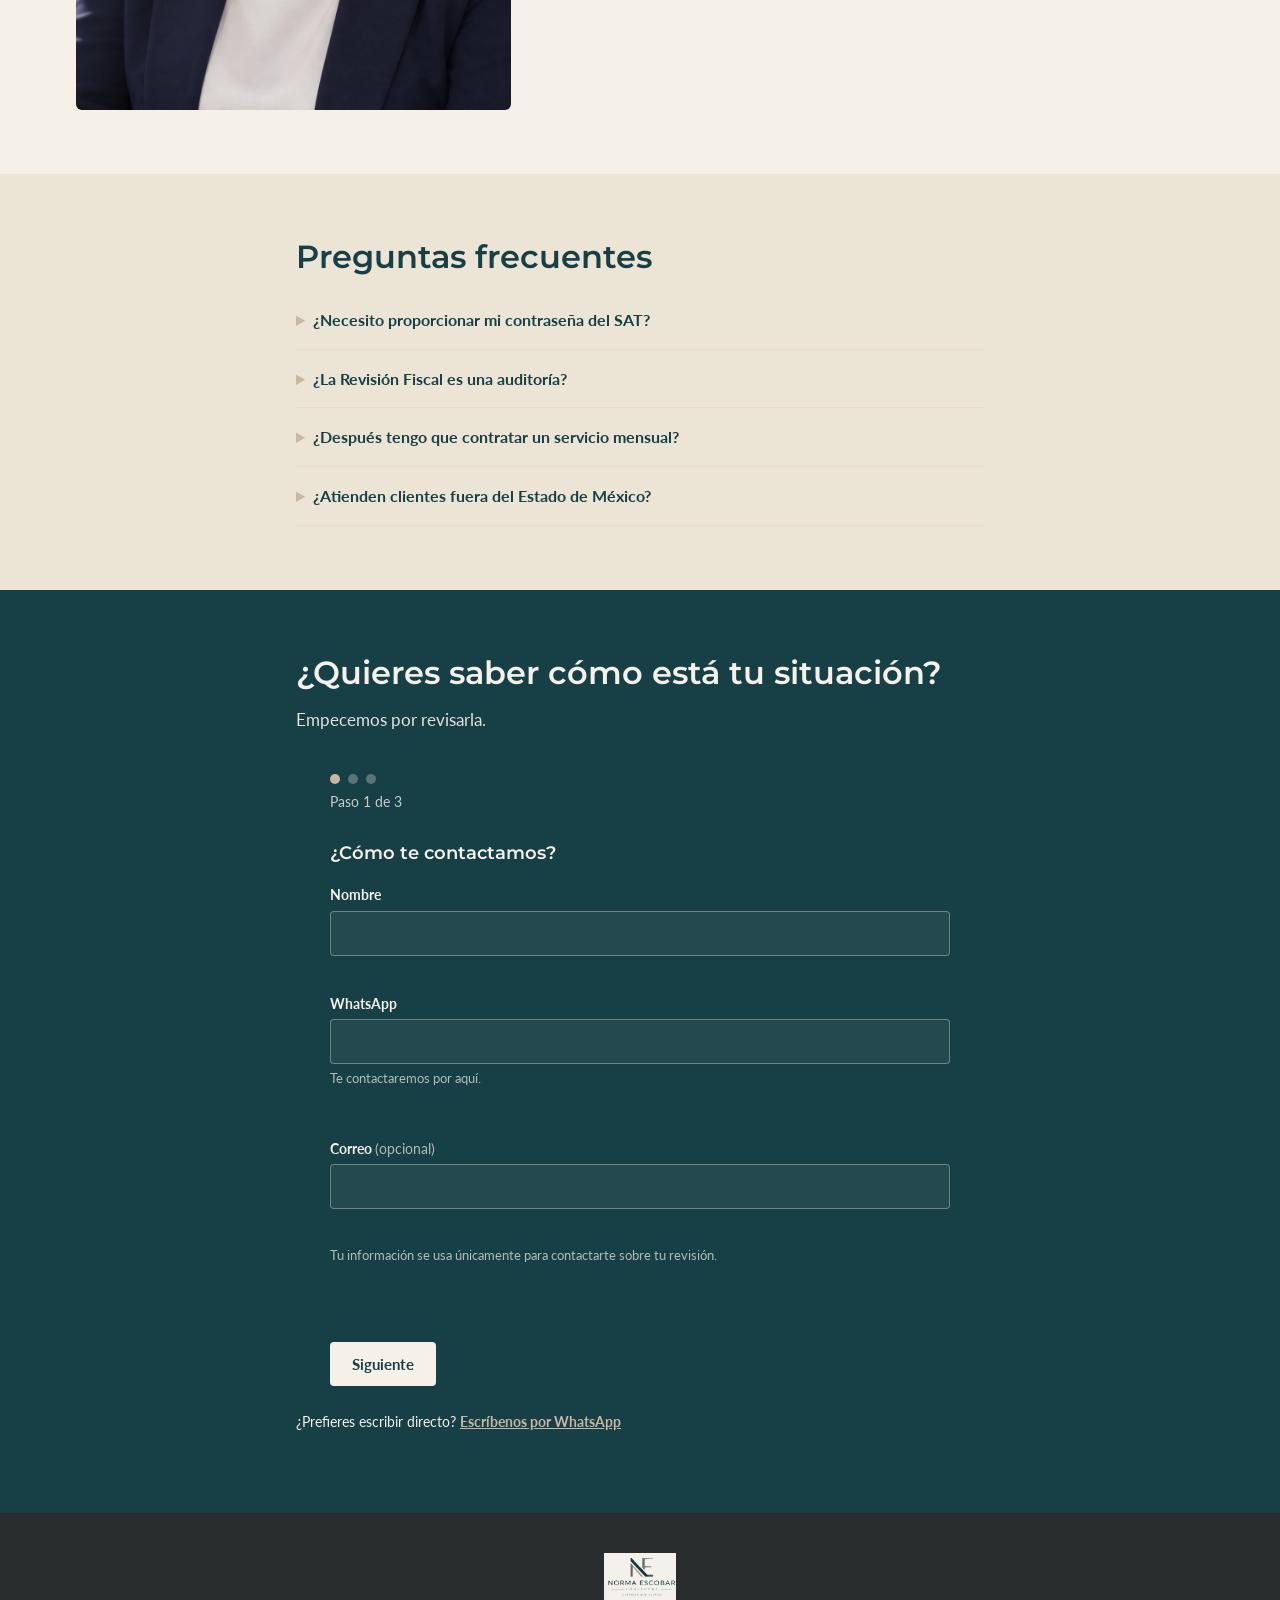
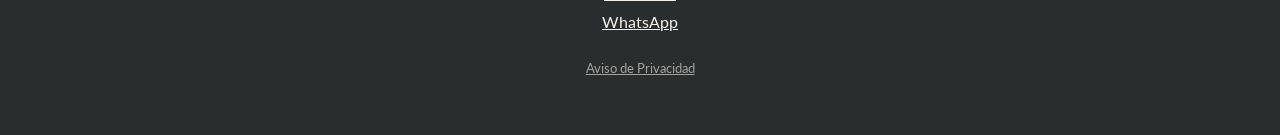
==== commit 22ec5823: "feat: V1.1 visual with horizontal logo and editorial hero Co-Authored-By: Claude Sonnet 5.5 <noreply" ====
--- a/index.html
+++ b/index.html
@@ -25,7 +25,7 @@
 <header class="site-header" id="top">
   <div class="container header-inner">
     <a class="logo" href="#top" aria-label="Norma Escobar — Contadora — Inicio">
-      <img class="logo-img" src="assets/logo.png" width="453" height="301" alt="Norma Escobar — Contadora">
+      <img class="logo-img--header" src="assets/logo-horizontal.png" width="244" height="92" alt="Norma Escobar — Contadora">
     </a>
 
     <button class="nav-toggle" id="nav-toggle" aria-expanded="false" aria-controls="site-nav">
@@ -49,20 +49,20 @@
 
   <!-- HERO -->
   <section class="section hero">
-    <div class="container container--wide hero-inner">
+    <div class="hero-inner">
       <div class="hero-text">
         <p class="hero-eyebrow">Contabilidad y cumplimiento fiscal</p>
-        <h1 class="hero-title">Tu situación fiscal puede estar más clara de lo que parece.</h1>
+        <h1 class="hero-title">Tu contabilidad y tus obligaciones, en orden.</h1>
         <p class="hero-text-line">Revisamos tu situación, identificamos qué necesitas atender y te explicamos el siguiente paso.</p>
         <div class="hero-cta-row">
           <a class="btn btn--primary btn--large" href="#diagnostico"
              data-cta-location="hero" data-cta-type="principal">Quiero revisar mi situación <span aria-hidden="true">→</span></a>
+          <a class="btn btn--ghost btn--large" href="#" data-whatsapp-link
+             data-cta-location="hero" data-cta-type="secundario">Hablar con Norma</a>
         </div>
       </div>
       <div class="hero-visual">
-        <div class="hero-visual-frame">
-          <img class="hero-photo" src="assets/hero-editorial.webp" width="1536" height="1024" alt="Norma Escobar revisando una situación fiscal con un cliente">
-        </div>
+        <img class="hero-photo" src="assets/hero-editorial.webp" width="1536" height="1024" alt="Norma Escobar revisando una situación fiscal con un cliente">
       </div>
     </div>
   </section>
--- a/css/styles.css
+++ b/css/styles.css
@@ -175,6 +175,14 @@
 }
 .logo-img--footer { height: 48px; }
 
+/* Logo horizontal aprobado (assets/logo-horizontal.png) — usado solo en
+   el header de index.html, con mayor presencia que el lockup pequeño
+   anterior. No se recorta ni se altera, solo se limita su altura. */
+.logo-img--header {
+  height: 44px;
+  width: auto;
+}
+
 .site-nav {
   display: none;
   gap: var(--space-3);
@@ -238,22 +246,21 @@
 .btn--large { font-size: 1.05rem; padding: 14px 28px; }
 .btn:disabled { opacity: .6; cursor: not-allowed; }
 
-/* ---------- Hero ---------- */
+/* ---------- Hero (V1.1 — composición editorial, foto a sangre) ---------- */
 .hero {
-  padding-top: var(--space-4);
-  padding-bottom: var(--space-4);
+  padding: 0;
   overflow: hidden;
 }
 .hero-inner {
   display: grid;
-  gap: var(--space-4);
-  align-items: center;
+  grid-template-columns: 1fr;
 }
 .hero-text {
   display: flex;
   flex-direction: column;
   gap: var(--space-2);
-  position: relative;
+  justify-content: center;
+  padding: var(--space-4) var(--space-2);
 }
 .hero-eyebrow {
   font-family: var(--font-cuerpo);
@@ -264,9 +271,9 @@
   color: var(--color-texto-muted);
 }
 .hero-title {
-  font-size: 2rem;
-  line-height: 1.12;
-  max-width: 16ch;
+  font-size: 2.1rem;
+  line-height: 1.1;
+  max-width: 18ch;
   margin-bottom: 0;
 }
 .hero-text-line {
@@ -275,31 +282,19 @@
   max-width: 44ch;
   margin: 0;
 }
-.hero-cta-row { margin-top: var(--space-2); }
+.hero-cta-row { display: flex; flex-wrap: wrap; gap: var(--space-2); margin-top: var(--space-1); }
 .hero-cta-row .btn { display: inline-flex; align-items: center; gap: 8px; }
 
-.hero-text::before {
-  content: "";
-  position: absolute;
-  left: -24px;
-  top: 6px;
-  bottom: 24px;
-  width: 2px;
-  background: var(--color-sand);
-}
-
-.hero-visual-frame {
+.hero-visual {
   position: relative;
-  aspect-ratio: 4 / 3;
-  border-radius: 6px;
-  overflow: hidden;
   background: var(--color-ivory-soft);
+  aspect-ratio: 3 / 2;
 }
 .hero-photo {
   width: 100%;
   height: 100%;
   object-fit: cover;
-  object-position: center 30%;
+  object-position: center 38%;
   display: block;
 }
 
@@ -608,7 +603,9 @@
   .site-nav { display: flex; gap: var(--space-2); font-size: .88rem; white-space: nowrap; }
   .nav-toggle { display: none; }
 
-  .hero-title { font-size: 2.5rem; }
+  .logo-img--header { height: 64px; }
+
+  .hero-title { font-size: 2.75rem; }
   .situation-list { columns: 1; }
 
   .card-grid--4 { grid-template-columns: repeat(2, 1fr); }
@@ -622,8 +619,21 @@
 }
 
 @media (min-width: 1024px) {
-  .hero-inner { grid-template-columns: 1.05fr 0.95fr; }
-  .hero-text { padding-right: var(--space-4); }
+  .hero-inner { grid-template-columns: .95fr 1.15fr; min-height: 620px; }
+  .hero-text { padding: var(--space-5) var(--space-4); }
+  .hero-title { font-size: 3.2rem; }
+  .hero-visual { aspect-ratio: auto; }
+  /* División editorial: línea sand sólida en el borde de la fotografía
+     (sin degradado — descartado tras comparar ambas opciones en el
+     prototipo V1.1). */
+  .hero-visual::before {
+    content: "";
+    position: absolute;
+    top: 0; bottom: 0; left: 0;
+    width: 4px;
+    background: var(--color-sand);
+    z-index: 1;
+  }
 
   .steps { grid-template-columns: repeat(4, 1fr); }
   .site-nav { font-size: .95rem; gap: var(--space-3); }
@@ -632,7 +642,7 @@
 @media (min-width: 1280px) {
   .card-grid--4 { grid-template-columns: repeat(4, 1fr); }
 
-  .hero-title { font-size: 3.1rem; }
+  .hero-title { font-size: 3.75rem; }
   .hero-text-line { font-size: 1.15rem; }
   .section-title { font-size: 2rem; }
 }
@@ -642,8 +652,17 @@
   .btn--header { margin-left: 0; padding-left: 14px; padding-right: 14px; }
 }
 
-/* Menú mobile abierto */
+/* El logo del header ganó presencia (44/64px vs. 40px anterior) y ya no
+   deja espacio para nav + CTA completos entre 768–1023px. Prioridad
+   validada en el prototipo V1.1: 1) logo, 2) CTA, 3) navegación — la
+   navegación colapsa antes (desde 768px, no solo <768px) en vez de
+   comprimir el CTA. */
 @media (max-width: 767px) {
+  .btn--header { font-size: .82rem; padding-left: 10px; padding-right: 10px; }
+}
+
+/* Menú mobile abierto — colapsado hasta 1023px (antes solo <767px) */
+@media (max-width: 1023px) {
   .site-nav {
     display: none;
     position: absolute;
@@ -658,4 +677,5 @@
   }
   .site-nav.is-open { display: flex; }
   .header-inner { position: relative; }
-}
+  .nav-toggle { display: inline-block; }
+}
